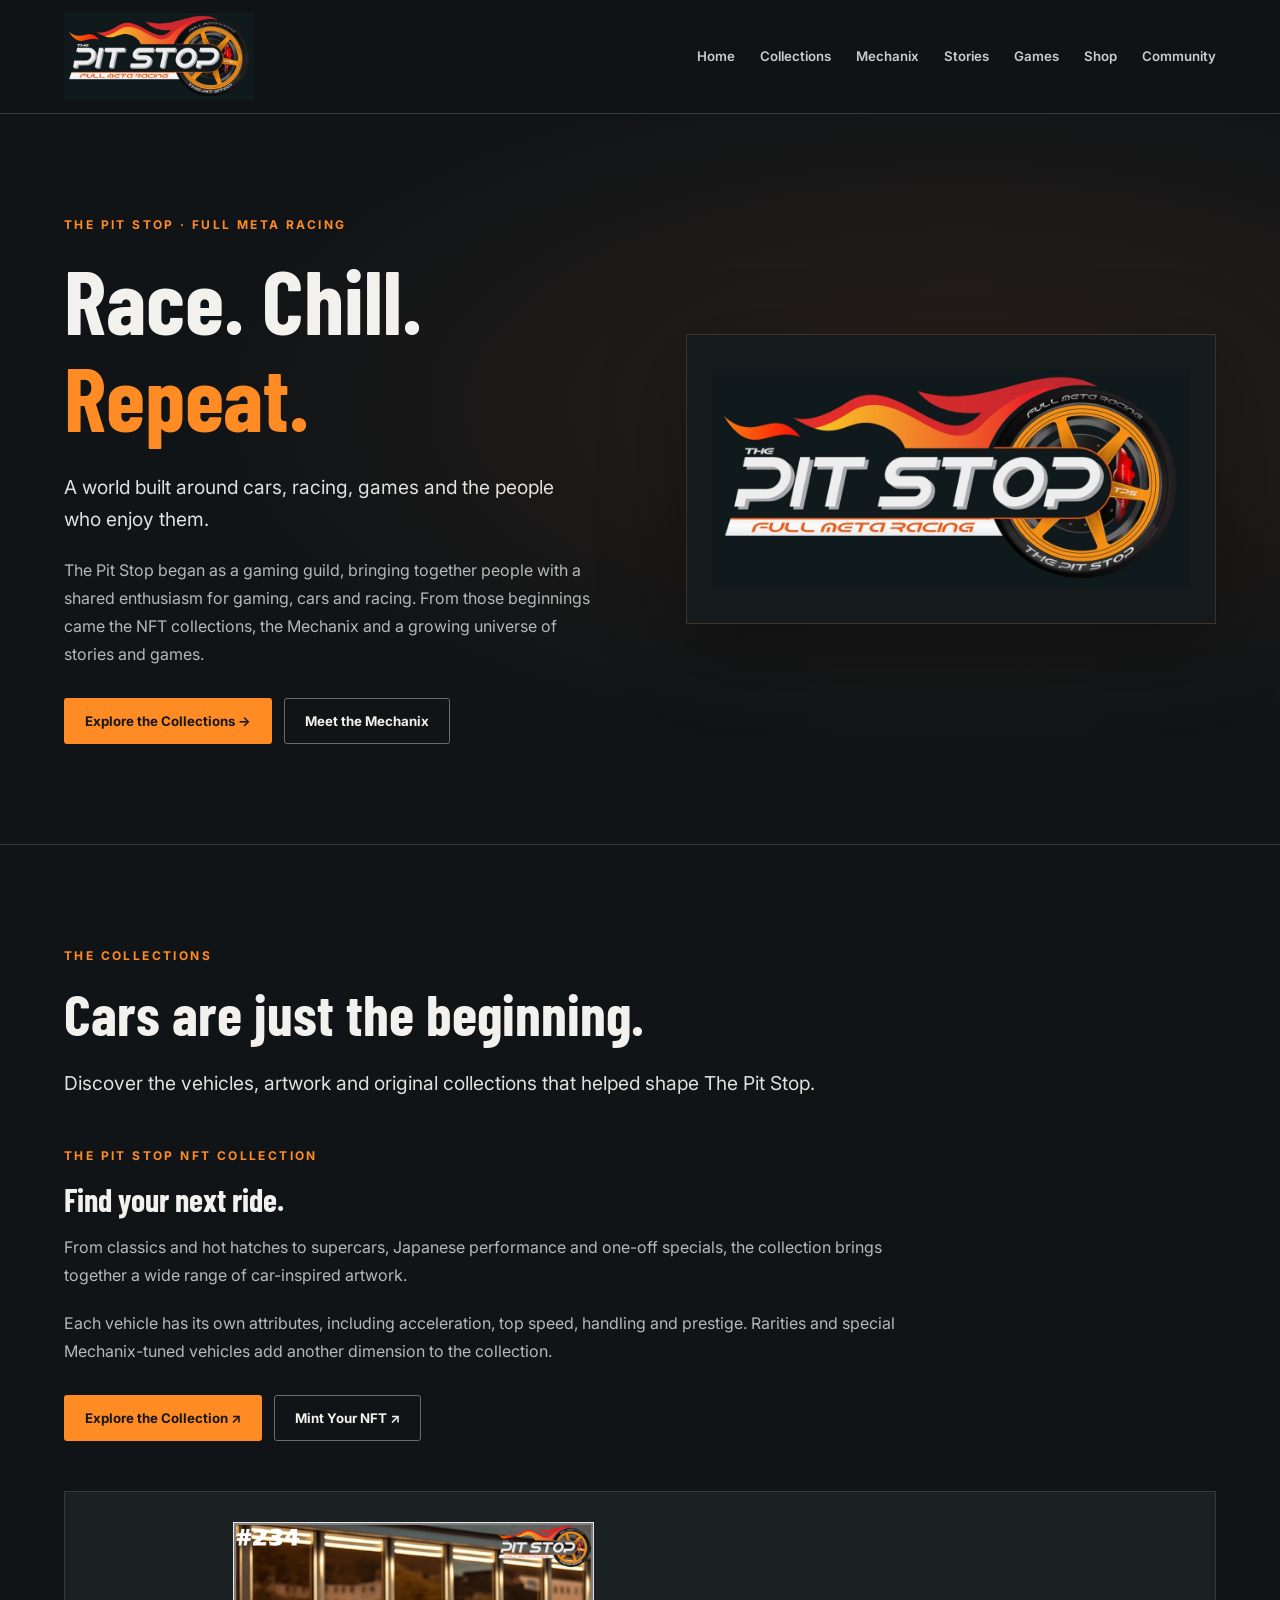
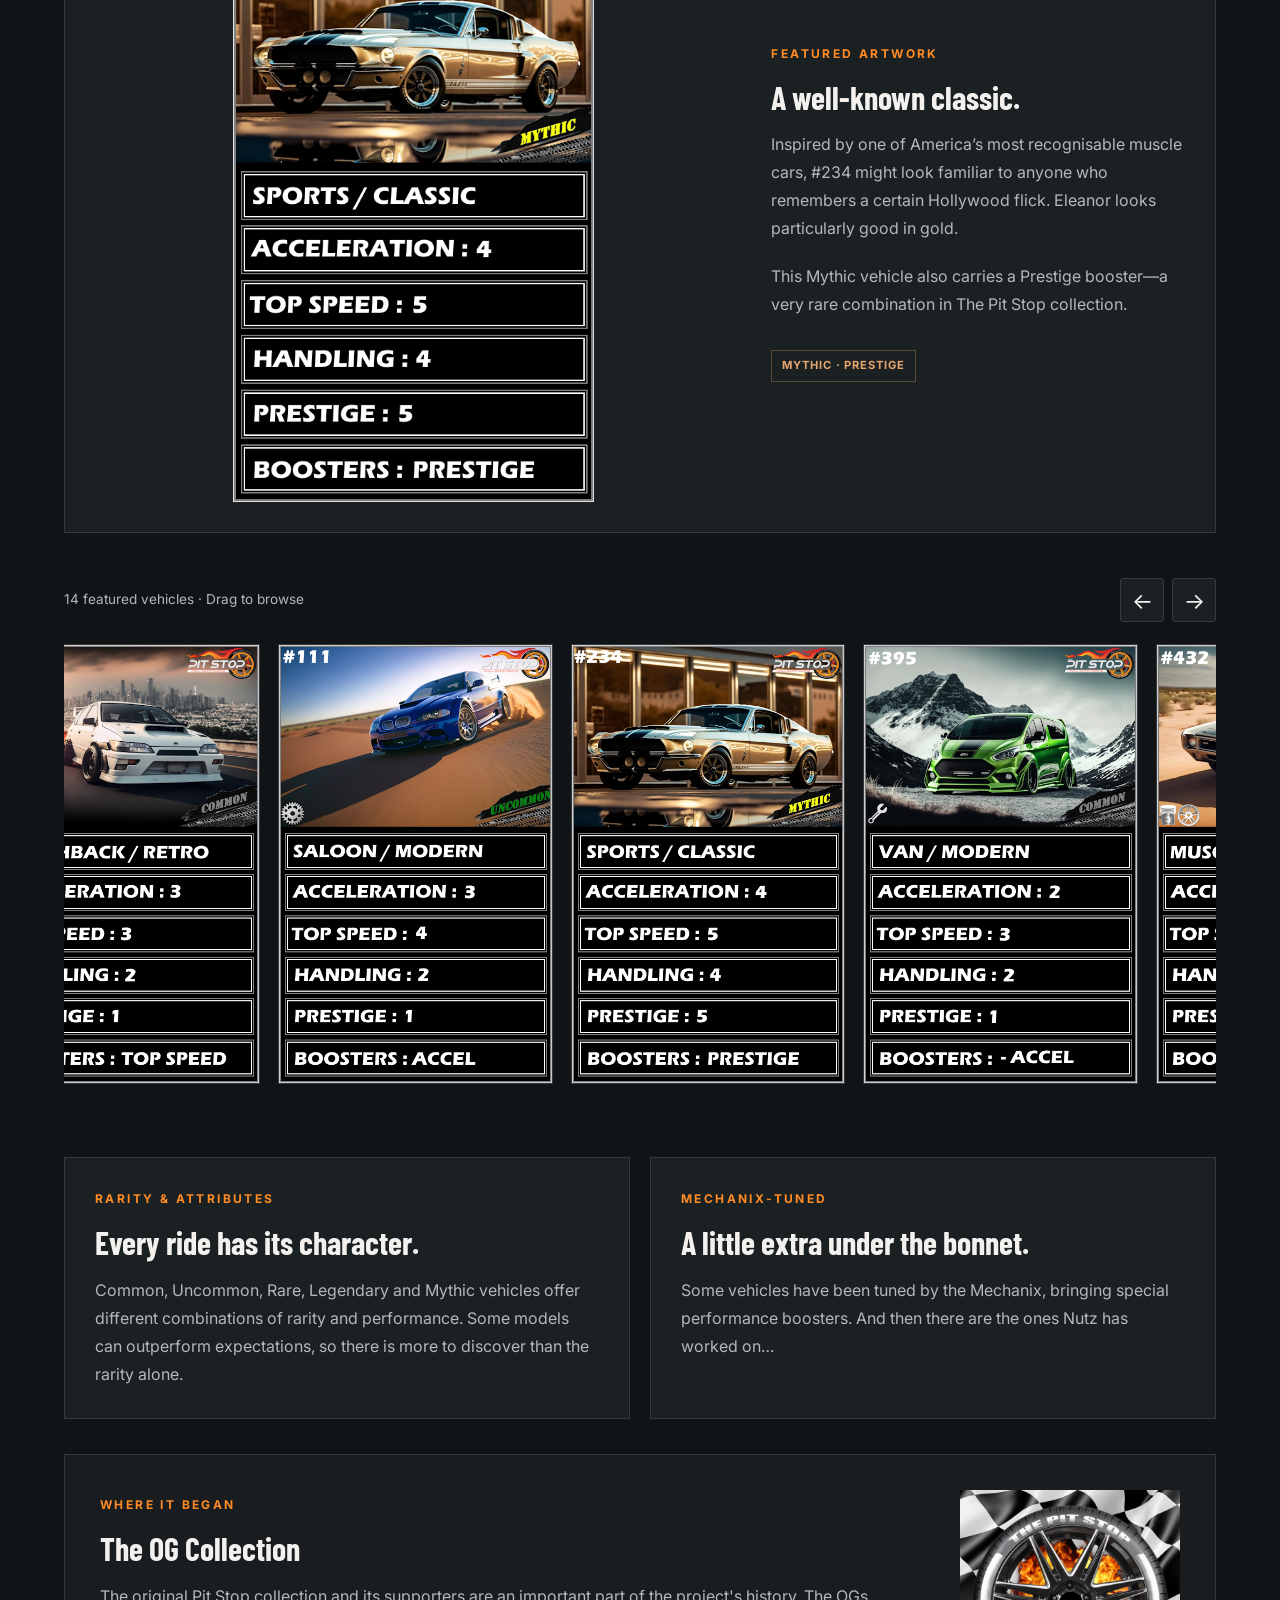
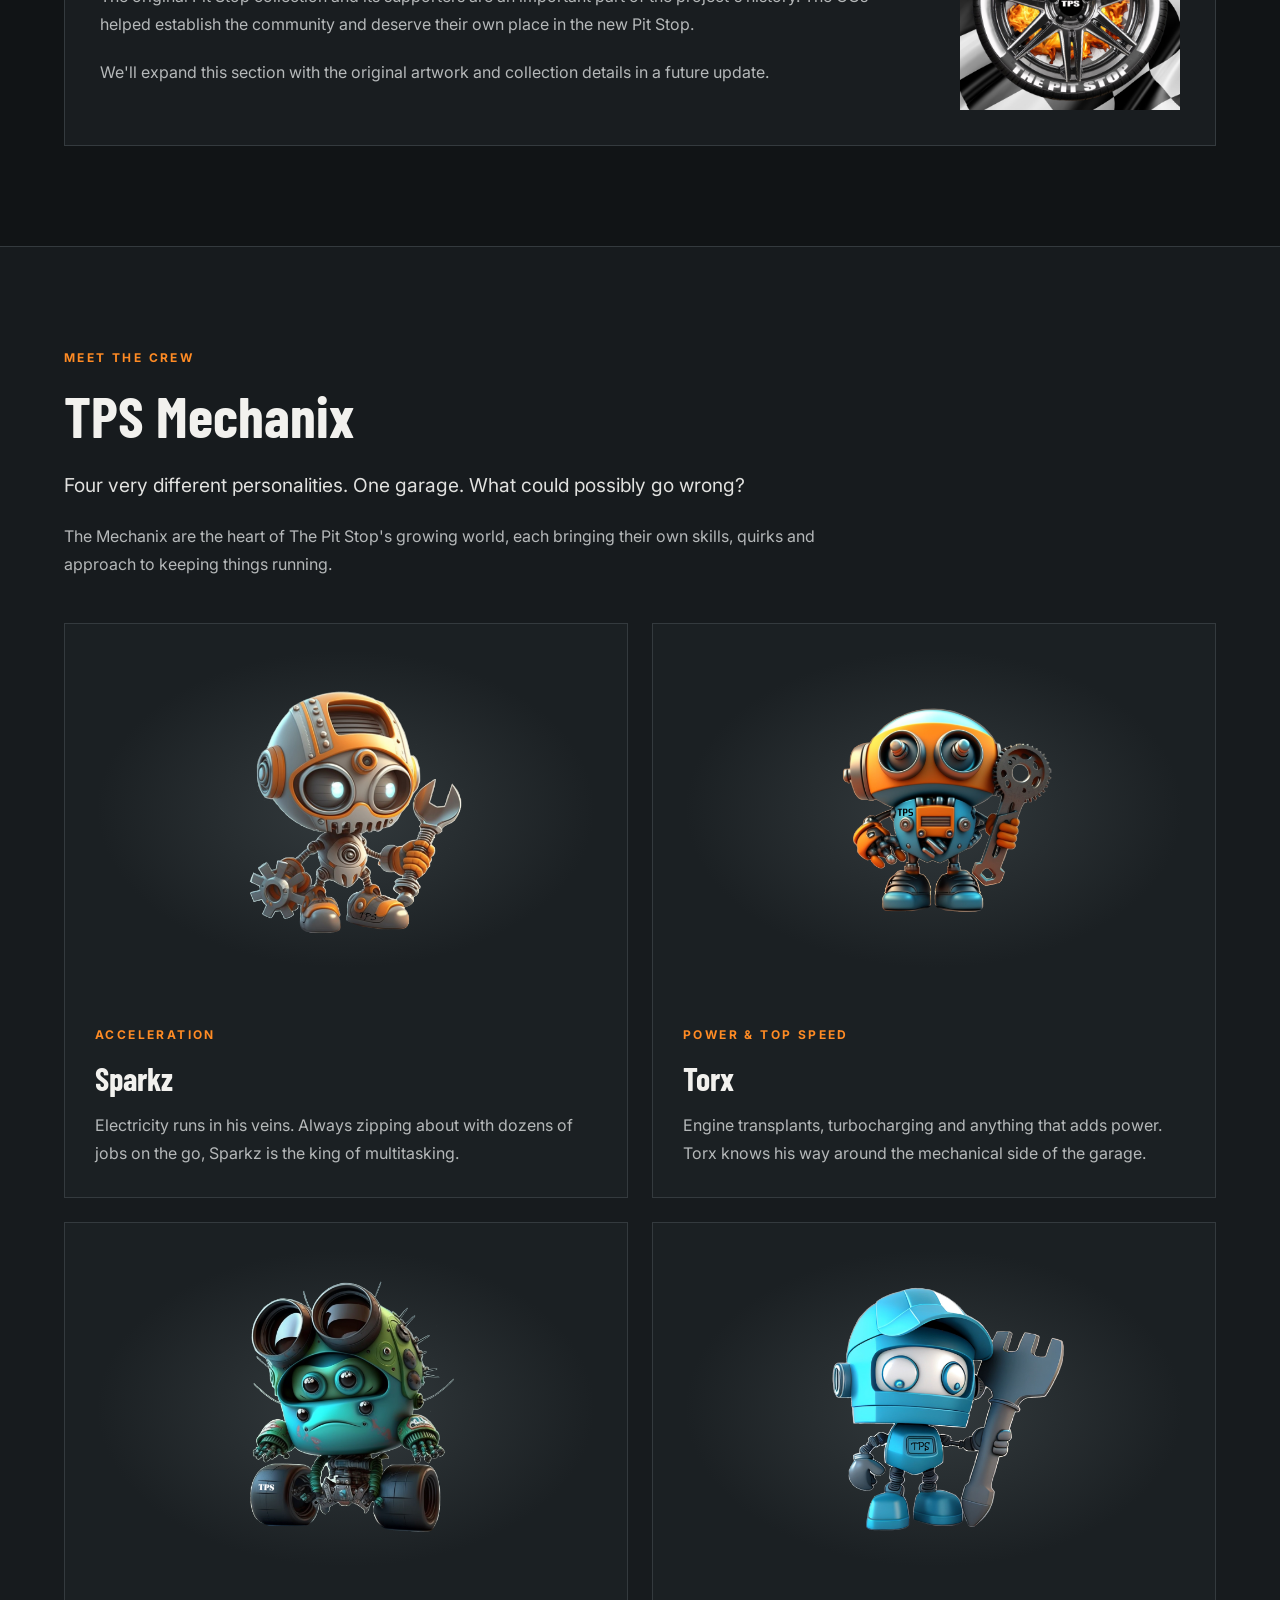
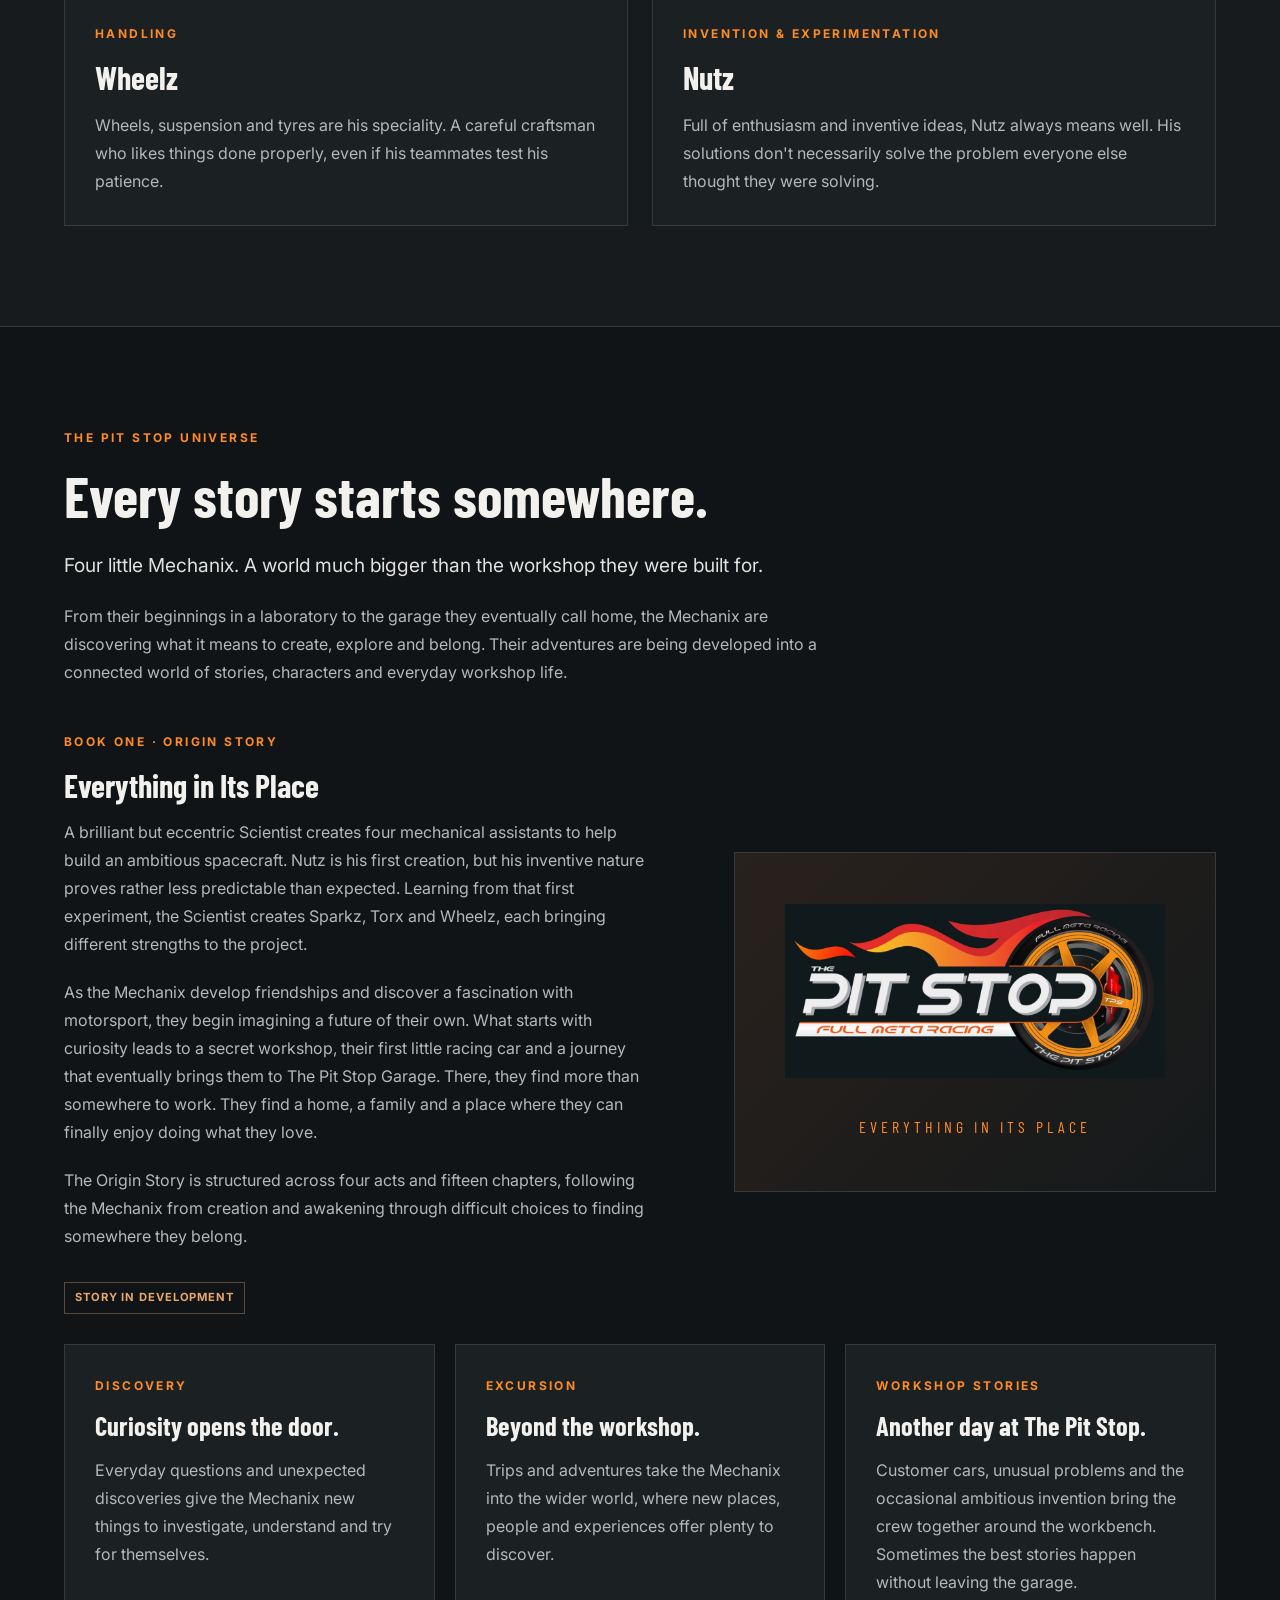
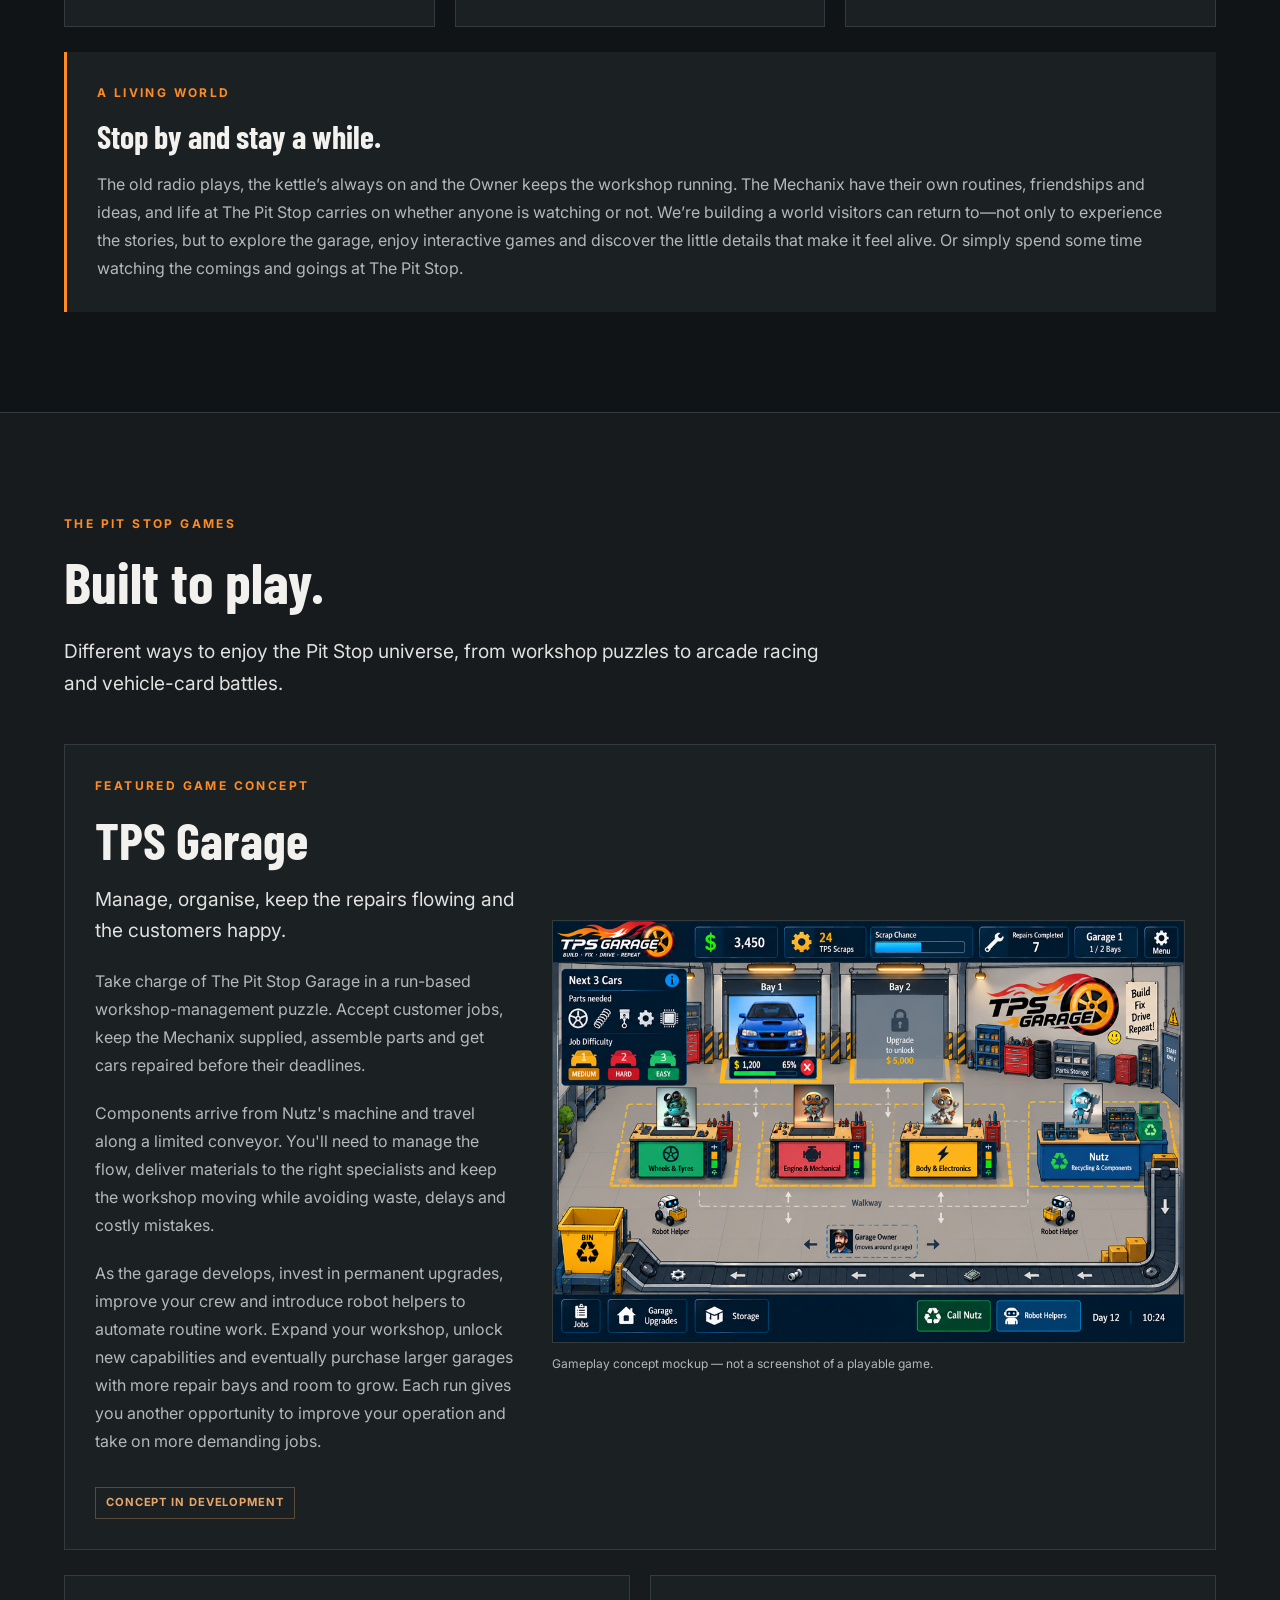
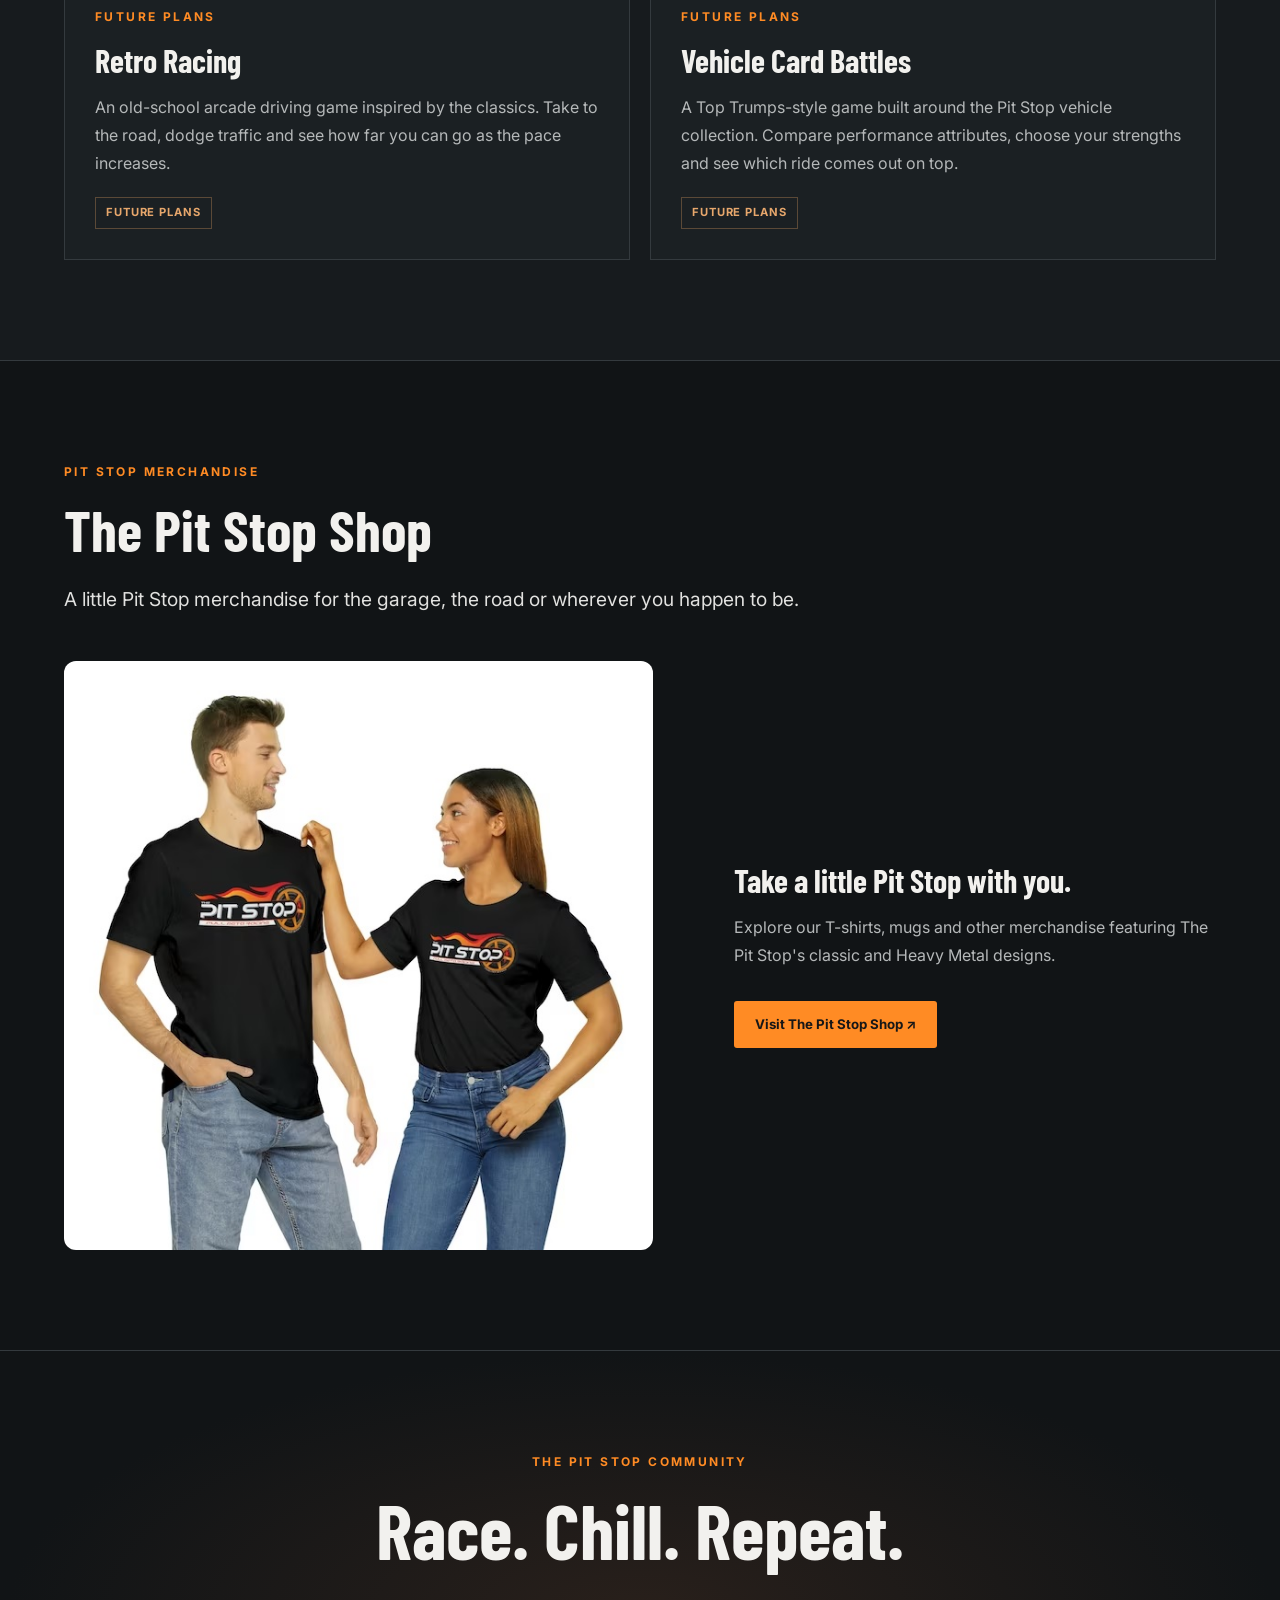
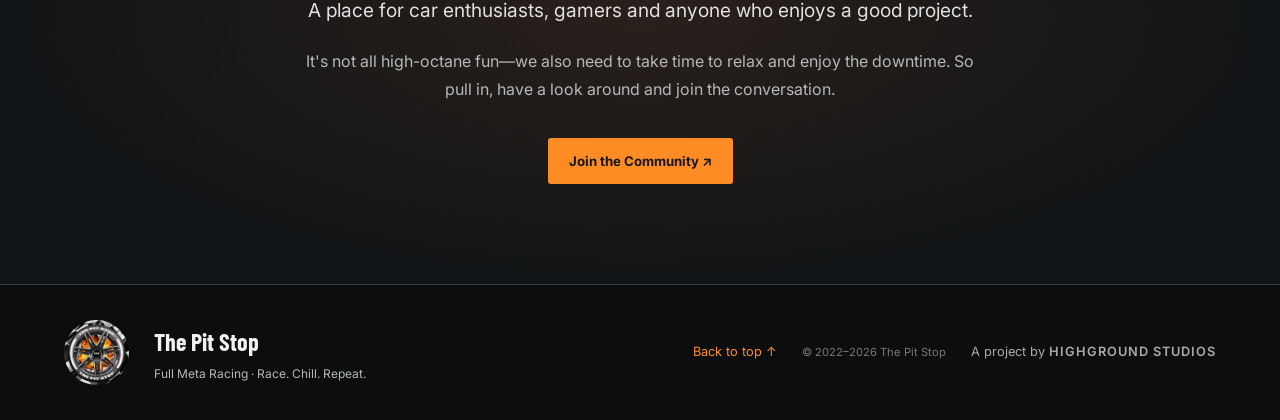
==== index.html @ 35b7ca58 "Initial Pit Stop website" ====
<!DOCTYPE html>

<html lang="en">
<head>
<meta charset="utf-8"/>
<meta content="width=device-width,initial-scale=1" name="viewport"/>
<title>
   The Pit Stop | Race. Chill. Repeat.
  </title>
<link href="styles.css" rel="stylesheet"/>
<link href="assets/images/favicon.png" rel="icon" type="image/png"/>
</head>
<body>
<header>
<a href="#home">
<img alt="The Pit Stop" src="assets/images/main-banner.jpg"/>
</a>
<button aria-expanded="false" id="menu">
    Menu ☰
   </button>
<nav id="nav">
<a href="#home">
     Home
    </a>
<a href="#collection">
     Collections
    </a>
<a href="#mechanix">
     Mechanix
    </a>
<a href="#stories">
     Stories
    </a>
<a href="#games">
     Games
    </a>
<a href="#shop">Shop</a>
    <a href="#community">
     Community
    </a>
</nav>
</header>
<main>
<section class="hero" id="home">
<div>
<p class="eyebrow">
      THE PIT STOP · FULL META RACING
     </p>
<h1>
      Race. Chill.
      <br/>
<em>
       Repeat.
      </em>
</h1>
<p class="lead">
      A world built around cars, racing, games and the people who enjoy them.
     </p>
<p>
      The Pit Stop began as a gaming guild, bringing together people with a shared enthusiasm for gaming, cars and racing. From those beginnings came the NFT collections, the Mechanix and a growing universe of stories and games.
     </p>
<div class="actions">
<a class="button primary" href="#collection">
       Explore the Collections →
      </a>
<a class="button secondary" href="#mechanix">
       Meet the Mechanix
      </a>
</div>
</div>
<div class="hero-art">
<img alt="The Pit Stop Full Meta Racing" src="assets/images/main-banner.jpg"/>
</div>
</section>
<section id="collection">
<div class="heading">
<p class="eyebrow">
      THE COLLECTIONS
     </p>
<h2>
      Cars are just the beginning.
     </h2>
<p class="lead">
      Discover the vehicles, artwork and original collections that helped shape The Pit Stop.
     </p>
</div>
<div class="feature collection-intro">
<div>
<p class="eyebrow">
       THE PIT STOP NFT COLLECTION
      </p>
<h3>
       Find your next ride.
      </h3>
<p>
       From classics and hot hatches to supercars, Japanese performance and one-off specials, the collection brings together a wide range of car-inspired artwork.
      </p>
<p>
       Each vehicle has its own attributes, including acceleration, top speed, handling and prestige. Rarities and special Mechanix-tuned vehicles add another dimension to the collection.
      </p>
<div class="actions">
<a class="button primary" href="https://opensea.io/collection/the-pit-stop-nfts" rel="noopener noreferrer" target="_blank">
        Explore the Collection ↗
       </a>
<a class="button secondary" href="https://launchpad.heymint.xyz/mint/the-pit-stop" rel="noopener noreferrer" target="_blank">
        Mint Your NFT ↗
       </a>
</div>
</div>
</div>
<div class="collection-featured">
<button aria-label="Enlarge featured vehicle" id="featured-card" type="button">
<img alt="Featured Pit Stop vehicle" id="featured-image" src="assets/images/234.png"/>
</button>
<div>
<p class="eyebrow">FEATURED ARTWORK</p>
<h3 id="featured-title">A well-known classic.</h3>
<p id="featured-description">Inspired by one of America’s most recognisable muscle cars, #234 might look familiar to anyone who remembers a certain Hollywood flick. Eleanor looks particularly good in gold.</p>
<p id="featured-attributes">This Mythic vehicle also carries a Prestige booster—a very rare combination in The Pit Stop collection.</p>
<span class="status">Mythic · Prestige</span>
</div>
</div>
<div aria-label="Featured Pit Stop vehicle artwork" class="carousel">
<div class="carousel-controls">
<p class="carousel-count">
<span id="card-count">
        14
       </span>
       featured vehicles · Drag to browse
      </p>
<div class="carousel-buttons">
<button aria-label="Previous vehicles" id="cards-prev" title="Click to move, hold to scroll" type="button">
        ←
       </button>
<button aria-label="Next vehicles" id="cards-next" title="Click to move, hold to scroll" type="button">
        →
       </button>
</div>
</div>
<div aria-label="Vehicle gallery" class="carousel-track" id="collection-cards" tabindex="0">
</div>
</div>
<dialog aria-label="Vehicle artwork" class="card-dialog" id="card-dialog">
<button aria-label="Close artwork" class="dialog-close" type="button">
      ×
     </button>
<img alt="" id="card-dialog-image"/>
<p id="card-dialog-caption">
</p>
</dialog>
<div class="info-grid">
<article class="panel">
<p class="eyebrow">
       RARITY &amp; ATTRIBUTES
      </p>
<h3>
       Every ride has its character.
      </h3>
<p>
       Common, Uncommon, Rare, Legendary and Mythic vehicles offer different combinations of rarity and performance. Some models can outperform expectations, so there is more to discover than the rarity alone.
      </p>
</article>
<article class="panel">
<p class="eyebrow">
       MECHANIX-TUNED
      </p>
<h3>
       A little extra under the bonnet.
      </h3>
<p>
       Some vehicles have been tuned by the Mechanix, bringing special performance boosters. And then there are the ones Nutz has worked on…
      </p>
</article>
</div>
<div class="og">
<div>
<p class="eyebrow">
       WHERE IT BEGAN
      </p>
<h3>
       The OG Collection
      </h3>
<p>
       The original Pit Stop collection and its supporters are an important part of the project's history. The OGs helped establish the community and deserve their own place in the new Pit Stop.
      </p>
<p>
       We'll expand this section with the original artwork and collection details in a future update.
      </p>
</div>
<img alt="The Pit Stop alternative wheel logo" src="assets/images/alt-logo.jpg"/>
</div>
</section>
<section class="dark" id="mechanix">
<div class="heading">
<p class="eyebrow">
      MEET THE CREW
     </p>
<h2>
      TPS Mechanix
     </h2>
<p class="lead">
      Four very different personalities. One garage. What could possibly go wrong?
     </p>
<p>
      The Mechanix are the heart of The Pit Stop's growing world, each bringing their own skills, quirks and approach to keeping things running.
     </p>
</div>
<div class="crew">
<article>
<div aria-label="Sparkz: Time to get moving!" class="crew-portrait" tabindex="0">
<img alt="Sparkz" src="assets/images/sparkz.png"/>
<span class="crew-bubble">Time to get moving!</span>
</div>
<div>
<p class="eyebrow">
        ACCELERATION
       </p>
<h3>
        Sparkz
       </h3>
<p>
        Electricity runs in his veins. Always zipping about with dozens of jobs on the go, Sparkz is the king of multitasking.
       </p>
</div>
</article>
<article>
<div aria-label="Torx: What does the evidence tell us?" class="crew-portrait" tabindex="0">
<img alt="Torx" src="assets/images/torx.png"/>
<span class="crew-bubble">What does the evidence tell us?</span>
</div>
<div>
<p class="eyebrow">
        POWER &amp; TOP SPEED
       </p>
<h3>
        Torx
       </h3>
<p>
        Engine transplants, turbocharging and anything that adds power. Torx knows his way around the mechanical side of the garage.
       </p>
</div>
</article>
<article>
<div aria-label="Wheelz: One last check... just to be sure." class="crew-portrait" tabindex="0">
<img alt="Wheelz" src="assets/images/wheelz.png"/>
<span class="crew-bubble">One last check... just to be sure.</span>
</div>
<div>
<p class="eyebrow">
        HANDLING
       </p>
<h3>
        Wheelz
       </h3>
<p>
        Wheels, suspension and tyres are his speciality. A careful craftsman who likes things done properly, even if his teammates test his patience.
       </p>
</div>
</article>
<article>
<div aria-label="Nutz: What if...? I've got an idea!" class="crew-portrait" tabindex="0">
<img alt="Nutz" src="assets/images/nutz.png"/>
<span class="crew-bubble">What if...? I've got an idea!</span>
</div>
<div>
<p class="eyebrow">
        INVENTION &amp; EXPERIMENTATION
       </p>
<h3>
        Nutz
       </h3>
<p>
        Full of enthusiasm and inventive ideas, Nutz always means well. His solutions don't necessarily solve the problem everyone else thought they were solving.
       </p>
</div>
</article>
</div>
</section>
<section id="stories">
<div class="heading">
<p class="eyebrow">THE PIT STOP UNIVERSE</p>
<h2>Every story starts somewhere.</h2>
<p class="lead">Four little Mechanix. A world much bigger than the workshop they were built for.</p>
<p>From their beginnings in a laboratory to the garage they eventually call home, the Mechanix are discovering what it means to create, explore and belong. Their adventures are being developed into a connected world of stories, characters and everyday workshop life.</p>
</div>
<div class="story-feature">
<div>
<p class="eyebrow">BOOK ONE · ORIGIN STORY</p>
<h3>Everything in Its Place</h3>
<p>A brilliant but eccentric Scientist creates four mechanical assistants to help build an ambitious spacecraft. Nutz is his first creation, but his inventive nature proves rather less predictable than expected. Learning from that first experiment, the Scientist creates Sparkz, Torx and Wheelz, each bringing different strengths to the project.</p>
<p>As the Mechanix develop friendships and discover a fascination with motorsport, they begin imagining a future of their own. What starts with curiosity leads to a secret workshop, their first little racing car and a journey that eventually brings them to The Pit Stop Garage. There, they find more than somewhere to work. They find a home, a family and a place where they can finally enjoy doing what they love.</p>
<p>The Origin Story is structured across four acts and fifteen chapters, following the Mechanix from creation and awakening through difficult choices to finding somewhere they belong.</p>
<span class="status">Story in development</span>
</div>
<div class="story-art">
<img alt="The Pit Stop" src="assets/images/main-banner.jpg"/>
<span>EVERYTHING IN ITS PLACE</span>
</div>
</div>
<div class="story-grid">
<article class="panel">
<p class="eyebrow">DISCOVERY</p>
<h3>Curiosity opens the door.</h3>
<p>Everyday questions and unexpected discoveries give the Mechanix new things to investigate, understand and try for themselves.</p>
</article>
<article class="panel">
<p class="eyebrow">EXCURSION</p>
<h3>Beyond the workshop.</h3>
<p>Trips and adventures take the Mechanix into the wider world, where new places, people and experiences offer plenty to discover.</p>
</article>
<article class="panel">
<p class="eyebrow">WORKSHOP STORIES</p>
<h3>Another day at The Pit Stop.</h3>
<p>Customer cars, unusual problems and the occasional ambitious invention bring the crew together around the workbench. Sometimes the best stories happen without leaving the garage.</p>
</article>
</div>
<div class="story-note">
<p class="eyebrow">A LIVING WORLD</p>
<h3>Stop by and stay a while.</h3>
<p>The old radio plays, the kettle’s always on and the Owner keeps the workshop running. The Mechanix have their own routines, friendships and ideas, and life at The Pit Stop carries on whether anyone is watching or not. We’re building a world visitors can return to—not only to experience the stories, but to explore the garage, enjoy interactive games and discover the little details that make it feel alive. Or simply spend some time watching the comings and goings at The Pit Stop.</p>
</div>
</section>
<section class="dark" id="games">
<div class="heading">
<p class="eyebrow">
      THE PIT STOP GAMES
     </p>
<h2>
      Built to play.
     </h2>
<p class="lead">
      Different ways to enjoy the Pit Stop universe, from workshop puzzles to arcade racing and vehicle-card battles.
     </p>
</div>
<article class="garage-feature panel">
<div class="garage-copy">
<p class="eyebrow">FEATURED GAME CONCEPT</p>
<h3>TPS Garage</h3>
<p class="lead">Manage, organise, keep the repairs flowing and the customers happy.</p>
<p>Take charge of The Pit Stop Garage in a run-based workshop-management puzzle. Accept customer jobs, keep the Mechanix supplied, assemble parts and get cars repaired before their deadlines.</p>
<p>Components arrive from Nutz's machine and travel along a limited conveyor. You'll need to manage the flow, deliver materials to the right specialists and keep the workshop moving while avoiding waste, delays and costly mistakes.</p>
<p>As the garage develops, invest in permanent upgrades, improve your crew and introduce robot helpers to automate routine work. Expand your workshop, unlock new capabilities and eventually purchase larger garages with more repair bays and room to grow. Each run gives you another opportunity to improve your operation and take on more demanding jobs.</p>
<span class="status">Concept in development</span>
</div>
<figure class="garage-art">
<img alt="TPS Garage gameplay concept showing repair bays, Mechanix workstations, conveyor and robot helpers" loading="lazy" src="assets/images/tps-garage-mockup.png"/>
<figcaption>Gameplay concept mockup — not a screenshot of a playable game.</figcaption>
</figure>
</article>
<div class="games">
<article class="panel">
<p class="eyebrow">FUTURE PLANS</p>
<h3>Retro Racing</h3>
<p>An old-school arcade driving game inspired by the classics. Take to the road, dodge traffic and see how far you can go as the pace increases.</p>
<span class="status">Future plans</span>
</article>
<article class="panel">
<p class="eyebrow">FUTURE PLANS</p>
<h3>Vehicle Card Battles</h3>
<p>A Top Trumps-style game built around the Pit Stop vehicle collection. Compare performance attributes, choose your strengths and see which ride comes out on top.</p>
<span class="status">Future plans</span>
</article>
</div>
</section>
<section class="shop-section" id="shop">
<div class="heading">
<p class="eyebrow">PIT STOP MERCHANDISE</p>
<h2>The Pit Stop Shop</h2>
<p class="lead">A little Pit Stop merchandise for the garage, the road or wherever you happen to be.</p>
</div>
<div class="shop-feature">
<div class="shop-art">
<img alt="The Pit Stop branded T-shirts" loading="lazy" src="assets/images/tshirts.jpg"/>
</div>
<div class="shop-copy">
<h3>Take a little Pit Stop with you.</h3>
<p>Explore our T-shirts, mugs and other merchandise featuring The Pit Stop's classic and Heavy Metal designs.</p>
<a class="button primary" href="https://pit-stop-shop.printify.me/products" rel="noopener noreferrer" target="_blank">Visit The Pit Stop Shop ↗</a>
</div>
</div>
</section><section class="community" id="community">
<p class="eyebrow">
     THE PIT STOP COMMUNITY
    </p>
<h2>
     Race. Chill. Repeat.
    </h2>
<p class="lead">
     A place for car enthusiasts, gamers and anyone who enjoys a good project.
    </p>
<p>
     It's not all high-octane fun—we also need to take time to relax and enjoy the downtime. So pull in, have a look around and join the conversation.
    </p>
<a class="button primary" href="https://t.me/the_pit_stop" rel="noopener noreferrer" target="_blank">
     Join the Community ↗
    </a>
</section>
</main>
<footer>
<img alt="The Pit Stop" src="assets/images/alt-logo.jpg"/>
<div>
<strong>
     The Pit Stop
    </strong>
<p>
     Full Meta Racing · Race. Chill. Repeat.
    </p>
</div>
<a href="#home">
    Back to top ↑
   </a>
<small>
    ©
    2022–<span id="year">
</span>
    The Pit Stop
   </small>

<div class="studio-credit">
  A project by
  <a href="https://highgroundstudios.net/" target="_blank" rel="noopener noreferrer">
    HIGHGROUND STUDIOS
  </a>
</div>   
</footer>
<script defer="" src="collection.js">
</script>
<script defer="" src="site.js">
</script>
</body>
</html>
---- styles.css ----
@import url('https://fonts.googleapis.com/css2?family=Barlow+Condensed:wght@500;600;700;800&family=Inter:wght@400;500;600;700&display=swap');
:root {
    --bg:#111416;
    --surface:#1b2023;
    --text:#f2f1ee;
    --muted:#b5b8b9;
    --orange:#ff8b24;
    --line:#343a3e;
    --max:1180px
}



* {
    box-sizing:border-box
}



html {
    scroll-behavior:smooth;
    scroll-padding-top:95px
}



body {
    margin:0;
    background:var(--bg);
    color:var(--text);
    font:16px/1.75 Inter,Arial,sans-serif
}



img {
    max-width:100%;
    display:block
}



a {
    color:inherit;
    text-decoration:none
}



button {
    font:inherit
}



h1,h2,h3,p {
    margin-top:0
}



h1,h2,h3 {
    font-family:'Barlow Condensed',Impact,sans-serif;
    line-height:1.08
}



h1 {
    font-size:clamp(3.8rem,7vw,7rem);
    margin-bottom:28px
}



h2 {
    font-size:clamp(2.7rem,4.5vw,4.3rem);
    margin-bottom:24px
}



h3 {
    font-size:2rem;
    margin-bottom:16px
}



p {
    color:var(--muted);
    margin-bottom:20px
}



h1 em {
    font-style:normal;
    color:var(--orange)
}



.lead {
    font-size:clamp(1.08rem,1.5vw,1.3rem);
    color:#e1e1df;
    line-height:1.65
}



.eyebrow {
    font-size:.75rem;
    font-weight:700;
    letter-spacing:.2em;
    color:var(--orange);
    text-transform:uppercase;
    margin-bottom:16px
}



header {
    position:sticky;
    top:0;
    z-index:10;
    display:flex;
    align-items:center;
    justify-content:space-between;
    gap:30px;
    padding:13px max(5%,calc((100% - var(--max))/2));
    background:rgba(17,20,22,.97);
    border-bottom:1px solid var(--line)
}



header>a {
    width:190px;
    flex-shrink:0
}



header nav {
    display:flex;
    gap:25px
}



header nav a {
    font-size:.83rem;
    font-weight:600;
    color:#c9cccd;
    white-space:nowrap
}



header nav a:hover {
    color:var(--orange)
}



#menu {
    display:none;
    background:none;
    border:1px solid var(--line);
    color:var(--text);
    padding:8px 12px;
    border-radius:4px
}



main>section {
    padding:100px max(5%,calc((100% - var(--max))/2));
    border-bottom:1px solid var(--line)
}



.dark {
    background:#171b1e
}



.hero {
    min-height:650px;
    display:grid;
    grid-template-columns:1fr 1fr;
    align-items:center;
    gap:8%;
    background:radial-gradient(ellipse at 75% 40%,#29201b,#111416 55%)
}



.hero-art {
    border:1px solid #3d332b;
    background:#151b1c;
    padding:35px 25px;
    box-shadow:0 25px 80px #0005
}



.actions {
    display:flex;
    flex-wrap:wrap;
    gap:12px;
    margin-top:30px
}



.button {
    display:inline-flex;
    align-items:center;
    justify-content:center;
    padding:13px 20px;
    border:1px solid transparent;
    border-radius:3px;
    font-size:.83rem;
    font-weight:700;
    line-height:1.4;
    transition:background .2s,transform .2s
}



.button:hover {
    transform:translateY(-2px)
}



.primary {
    background:var(--orange);
    color:#171717
}



.primary:hover {
    background:#ffac57
}



.secondary {
    border-color:#686b6c
}



.secondary:hover {
    border-color:var(--orange);
    color:var(--orange)
}



.heading {
    max-width:790px;
    margin-bottom:45px
}



.feature {
    display:grid;
    grid-template-columns:1.1fr .9fr;
    align-items:center;
    gap:8%;
    margin-bottom:50px
}



.info-grid {
    display:grid;
    grid-template-columns:repeat(2,minmax(0,1fr));
    gap:20px
}



.panel {
    padding:30px;
    background:var(--surface);
    border:1px solid var(--line)
}



.panel p:last-child {
    margin-bottom:0
}



.og {
    display:grid;
    grid-template-columns:1fr 220px;
    align-items:center;
    gap:40px;
    margin-top:35px;
    padding:35px;
    background:#191d20;
    border:1px solid var(--line)
}



.og img {
    width:100%;
    max-height:220px;
    object-fit:contain
}



.crew {
    display:grid;
    grid-template-columns:repeat(2,minmax(0,1fr));
    gap:24px
}



.crew article {
    background:var(--surface);
    border:1px solid var(--line);
    overflow:hidden
}



.crew img {
    width:100%;
    height:320px;
    object-fit:contain;
    background:radial-gradient(ellipse,#333a3d,#1b2023 70%);
    padding:18px
}



.crew article>div {
    padding:25px 30px 30px
}



.crew article p:last-child {
    margin-bottom:0
}



.story-art {
    min-height:340px;
    background:linear-gradient(135deg,#29211c,#15191b);
    border:1px solid var(--line);
    display:flex;
    flex-direction:column;
    align-items:center;
    justify-content:center;
    gap:35px;
    padding:40px
}



.story-art img {
    max-width:380px
}



.story-art span {
    font-family:'Barlow Condensed',sans-serif;
    letter-spacing:.25em;
    color:var(--orange)
}



.status {
    display:inline-block;
    margin-top:12px;
    padding:5px 10px;
    border:1px solid #5b4937;
    color:#e7a76c;
    font-size:.7rem;
    font-weight:700;
    letter-spacing:.08em;
    text-transform:uppercase
}



.games {
    display:grid;
    grid-template-columns:repeat(3,minmax(0,1fr));
    gap:20px
}



.games .panel {
    display:flex;
    flex-direction:column;
    align-items:flex-start
}



.games .status {
    margin-top:auto
}



.community {
    text-align:center;
    background:radial-gradient(ellipse at center,#29201b,#111416 70%)
}



.community h2 {
    font-size:clamp(3rem,6vw,5.5rem)
}



.community>p:not(.eyebrow) {
    max-width:680px;
    margin-left:auto;
    margin-right:auto
}



.community .button {
    margin-top:15px
}



footer {
    display:flex;
    align-items:center;
    gap:25px;
    padding:35px max(5%,calc((100% - var(--max))/2));
    background:#0b0d0e
}



footer img {
    width:65px;
    height:65px;
    object-fit:cover;
    border-radius:50%
}



footer strong {
    font-family:'Barlow Condensed',sans-serif;
    font-size:1.5rem
}



footer p {
    font-size:.75rem;
    margin:0
}



footer a {
    margin-left:auto;
    font-size:.8rem;
    color:var(--orange)
}



footer small {
    font-size:.7rem;
    color:#777
}



@media(max-width:1000px) {
    header {
    flex-wrap:wrap
}



header nav {
    gap:15px
}



header nav a {
    font-size:.75rem
}



.hero {
    gap:5%
}



main>section {
    padding-top:80px;
    padding-bottom:80px
}



.games {
    grid-template-columns:1fr 1fr
}



.games .panel:last-child {
    grid-column:1/-1
}


}



@media(max-width:700px) {
    html {
    scroll-padding-top:75px
}



header {
    padding:12px 5%;
    flex-wrap:nowrap
}



header>a {
    width:150px
}



#menu {
    display:block
}



header nav {
    display:none;
    position:absolute;
    top:100%;
    left:0;
    right:0;
    background:#171b1e;
    padding:15px 5% 25px;
    border-bottom:1px solid var(--line);
    flex-direction:column;
    align-items:stretch;
    gap:0
}



header nav.open {
    display:flex
}



header nav a {
    font-size:.95rem;
    padding:10px 0
}



main>section {
    padding:65px 6%
}



.hero {
    min-height:0;
    grid-template-columns:1fr;
    gap:40px
}



.hero-art {
    padding:20px
}



.feature {
    grid-template-columns:1fr;
    gap:30px
}



.info-grid,.crew,.games {
    grid-template-columns:1fr
}



.games .panel:last-child {
    grid-column:auto
}



.crew img {
    height:280px
}



.og {
    grid-template-columns:1fr;
    gap:15px
}



.og img {
    max-width:160px
}



.story-art {
    min-height:260px;
    padding:25px
}



.actions {
    flex-direction:column
}



.button {
    width:100%
}



footer {
    flex-wrap:wrap;
    padding:30px 6%
}



footer a {
    margin-left:0
}



footer small {
    width:100%
}


}



@media(prefers-reduced-motion:reduce) {
    html {
    scroll-behavior:auto
}



*,*:before,*:after {
    transition:none!important;
    animation:none!important
}


}




/* Collection carousel */
.collection-intro {
    display: block;
    max-width: 850px;
}



.carousel {
    margin: 35px 0 55px;
}



.carousel-controls {
    display: flex;
    align-items: center;
    justify-content: space-between;
    gap: 20px;
    margin-bottom: 18px;
}



.carousel-count {
    margin: 0;
    font-size: .85rem;
}



.carousel-buttons {
    display: flex;
    gap: 8px;
}



.carousel-buttons button,
.dialog-close {
    cursor: pointer;
    background: var(--surface);
    border: 1px solid var(--line);
    color: var(--text);
    border-radius: 3px;
}



.carousel-buttons button {
    width: 44px;
    height: 44px;
    font-size: 1.4rem;
}



.carousel-buttons button:hover,
.dialog-close:hover {
    border-color: var(--orange);
    color: var(--orange);
}



.carousel-track {
    display: flex;
    gap: 18px;
    overflow-x: auto;
    scroll-snap-type: x mandatory;
    scroll-behavior: smooth;
    scrollbar-width: thin;
    padding: 4px 0 18px;
}



.carousel-card {
    flex: 0 0 calc((100% - 54px) / 4);
    min-width: 0;
    padding: 0;
    border: 1px solid var(--line);
    background: var(--surface);
    cursor: pointer;
    scroll-snap-align: start;
    transition: transform .2s, border-color .2s;
}



.carousel-card:hover {
    transform: translateY(-4px);
    border-color: var(--orange);
}



.carousel-card img {
    width: 100%;
    height: auto;
}



.card-dialog {
    position: fixed;
    max-width: min(92vw, 620px);
    max-height: 92vh;
    padding: 28px;
    border: 1px solid var(--line);
    background: var(--surface);
    color: var(--text);
}



.card-dialog::backdrop {
    background: rgba(0, 0, 0, .85);
}



.card-dialog img {
    max-height: 75vh;
    width: auto;
    margin: auto;
    object-fit: contain;
}



.card-dialog p {
    text-align: center;
    margin: 12px 0 0;
}



.dialog-close {
    position: absolute;
    top: 8px;
    right: 8px;
    width: 34px;
    height: 34px;
    font-size: 1.5rem;
}



@media (max-width: 1000px) {
    .carousel-card {
    flex-basis: calc((100% - 36px) / 3);
}


}



@media (max-width: 700px) {
    .carousel-card {
    flex-basis: calc((100% - 12px) / 2);
}



    .carousel-track {
    gap: 12px;
}



    .card-dialog {
    padding: 20px 12px;
}


}



@media (max-width: 420px) {
    .carousel-card {
    flex-basis: 75%;
}


}



/* =========================================================
   Featured collection and interactive gallery
   ========================================================= */
.collection-featured {
    display: grid;
    grid-template-columns: minmax(0, 1fr) minmax(240px, .65fr);
    align-items: center;
    gap: 40px;
    margin: 35px 0 45px;
    padding: 30px;
    background: var(--surface);
    border: 1px solid var(--line);
}



#featured-card {
    display: block;
    width: 100%;
    padding: 0;
    border: 0;
    background: transparent;
    cursor: zoom-in;
}



#featured-image {
    width: 100%;
    max-height: 580px;
    object-fit: contain;
}



.carousel-track {
    scroll-snap-type: none;
    scroll-behavior: auto;
    cursor: grab;
    user-select: none;
    touch-action: pan-x pan-y;
    overscroll-behavior-x: contain;
}



.carousel-track.is-dragging {
    cursor: grabbing;
}



.carousel-card {
    touch-action: auto;
    user-select: none;
}



.carousel-card img {
    pointer-events: none;
    user-select: none;
    -webkit-user-drag: none;
}



.carousel-buttons button {
    touch-action: none;
    user-select: none;
}



.carousel-buttons button:disabled {
    opacity: .35;
    cursor: default;
}



/* Mechanix speech bubbles */
.crew-portrait {
    position: relative;
    outline-offset: -4px;
}



.crew-portrait:focus-visible {
    outline: 2px solid var(--orange);
}



.crew-portrait img {
    transition: transform .25s ease;
}



.crew-portrait:hover img,
.crew-portrait:focus img {
    transform: scale(1.035);
}



.crew-bubble {
    position: absolute;
    left: 50%;
    top: 12px;
    bottom: auto;
    width: max-content;
    max-width: calc(100% - 36px);
    padding: 10px 15px;
    background: #f2f1ee;
    color: #171717;
    border-radius: 8px;
    font-size: .85rem;
    font-weight: 600;
    line-height: 1.4;
    text-align: center;
    box-shadow: 0 5px 20px #0006;
    opacity: 0;
    visibility: hidden;
    transform: translate(-50%, 8px);
    transition: opacity .2s, transform .2s, visibility .2s;
    pointer-events: none;
}



.crew-bubble::after {
    content: "";
    position: absolute;
    top: 100%;
    left: 50%;
    transform: translateX(-50%);
    border: 7px solid transparent;
    border-top-color: #f2f1ee;
}



.crew-portrait:hover .crew-bubble,
.crew-portrait:focus .crew-bubble {
    opacity: 1;
    visibility: visible;
    transform: translate(-50%, 0);
}



/* Stories */
.story-feature {
    display: grid;
    grid-template-columns: 1.1fr .9fr;
    align-items: center;
    gap: 7%;
    margin-bottom: 30px;
}



.story-grid {
    display: grid;
    grid-template-columns: repeat(3, minmax(0, 1fr));
    gap: 20px;
}



.story-grid h3 {
    font-size: 1.65rem;
}



.story-note {
    margin-top: 25px;
    padding: 30px;
    border-left: 3px solid var(--orange);
    background: var(--surface);
}



.story-note p:last-child {
    margin-bottom: 0;
}



/* Games */
.garage-feature {
    display: grid;
    grid-template-columns: minmax(0, .8fr) minmax(0, 1.2fr);
    align-items: center;
    gap: 35px;
    margin-bottom: 25px;
}



.garage-feature h3 {
    font-size: clamp(2.5rem, 4vw, 4rem);
}



.garage-art {
    margin: 0;
}



.garage-art img {
    width: 100%;
    border: 1px solid var(--line);
}



.garage-art figcaption {
    margin-top: 10px;
    color: var(--muted);
    font-size: .75rem;
}



.games {
    grid-template-columns: repeat(2, minmax(0, 1fr));
}



.games .panel:last-child {
    grid-column: auto;
}



@media (max-width: 900px) {
    .collection-featured,
    .story-feature,
    .garage-feature {
    grid-template-columns: 1fr;
}



    .story-grid {
    grid-template-columns: 1fr;
}


}



@media (max-width: 700px) {
    .collection-featured {
    padding: 18px;
    gap: 20px;
}



    .garage-feature {
    padding: 20px;
}



    .games {
    grid-template-columns: 1fr;
}



    .story-note {
    padding: 22px;
}


}



@media (prefers-reduced-motion: reduce) {
    .crew-portrait img,
    .crew-bubble {
    transition: none;
}


}



/* Mechanix dialogue: anchored above the portrait, not at its feet. */
.crew-portrait {
    position: relative;
    overflow: visible;
}
.crew-portrait .crew-bubble {
    top: 12px;
    bottom: auto;
    z-index: 5;
}
.crew-portrait .crew-bubble::after {
    top: 100%;
    bottom: auto;
}
.crew article {
    overflow: visible;
}

/* Shop */
.shop-feature {
    display: grid;
    grid-template-columns: 1.1fr .9fr;
    align-items: center;
    gap: 7%;
    margin-top: 36px;
}
.shop-art img {
    display: block;
    width: 100%;
    height: auto;
    border-radius: 12px;
}
.shop-copy h3 {
    margin-top: 0;
}
.shop-copy .button {
    margin-top: 12px;
}
@media (max-width: 700px) {
    .shop-feature {
        grid-template-columns: 1fr;
        gap: 24px;
    }
}

.studio-credit {
    text-align: center;
    font-size: 0.8rem;
    color: #aaa;
}

.studio-credit a {
    color: inherit;
    text-decoration: none;
    font-weight: 600;
    letter-spacing: 0.08em;
}

.studio-credit a:hover {
    color: var(--orange);
}
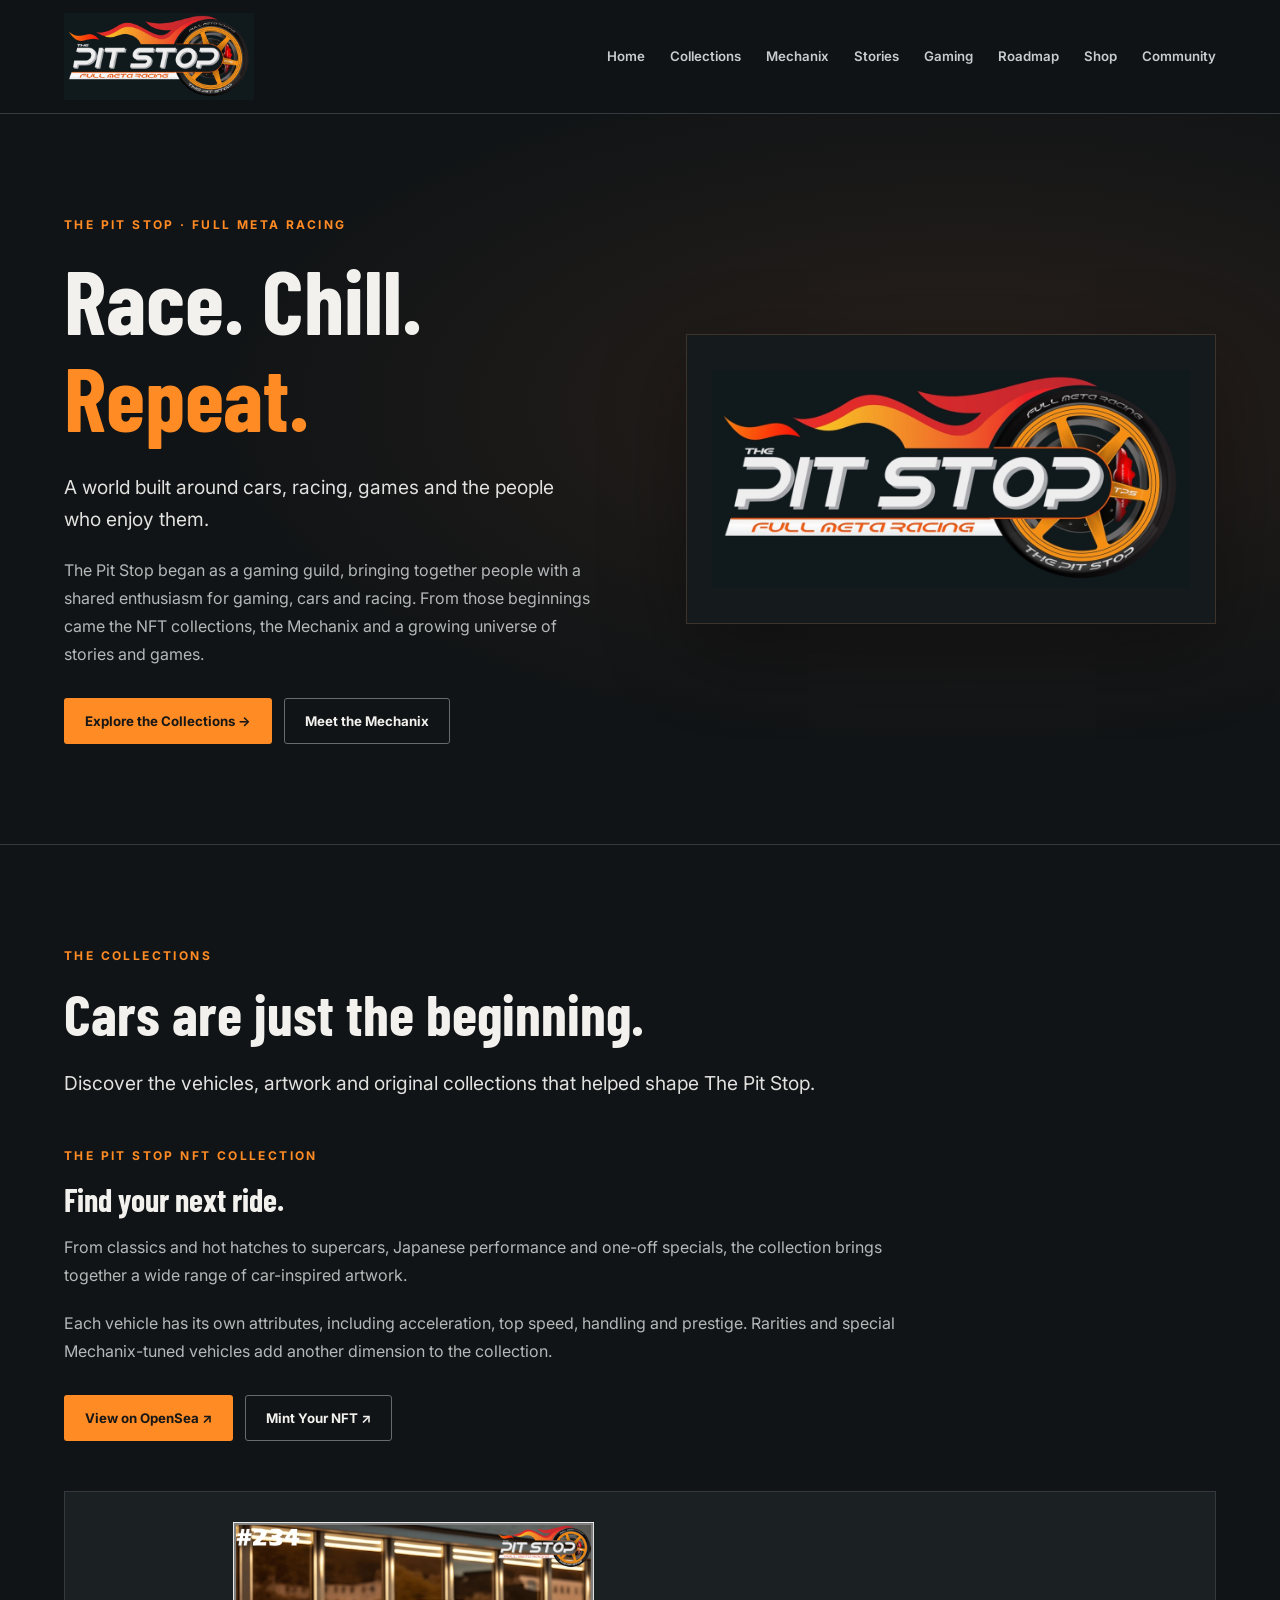
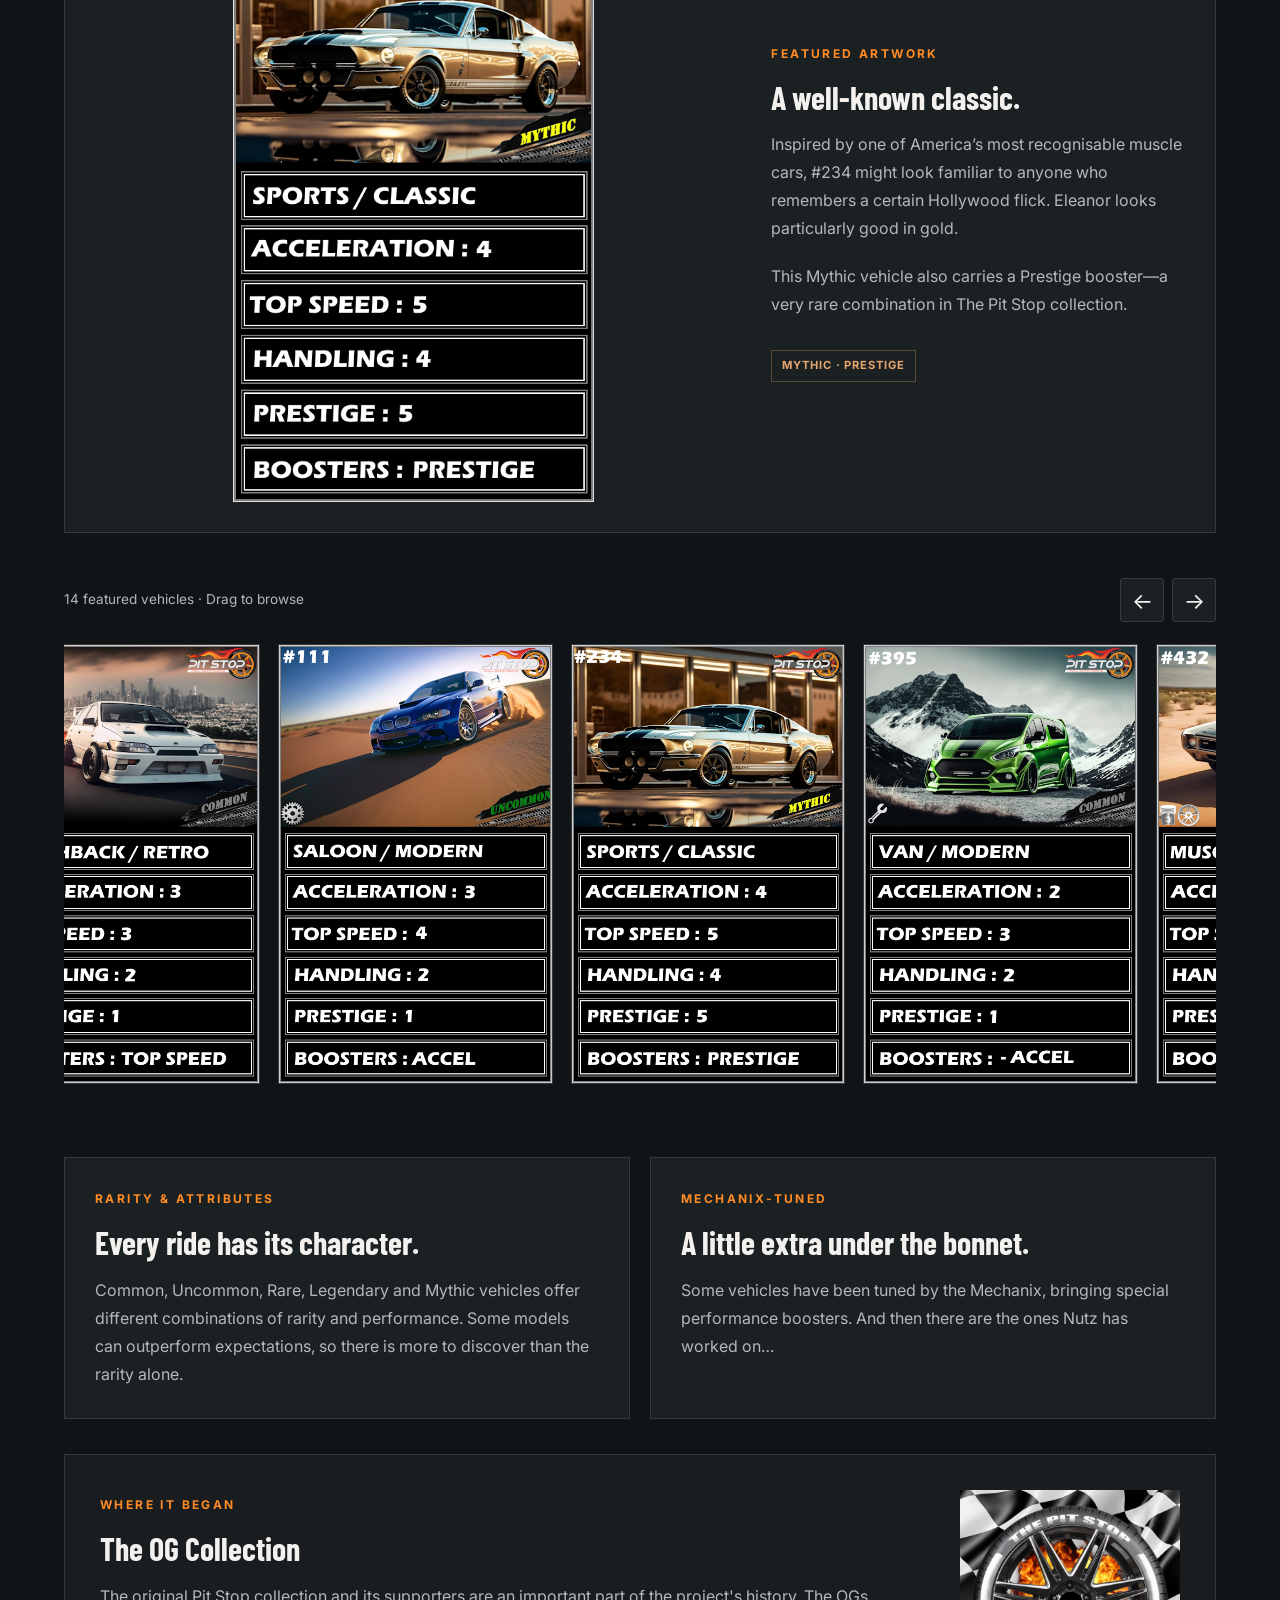
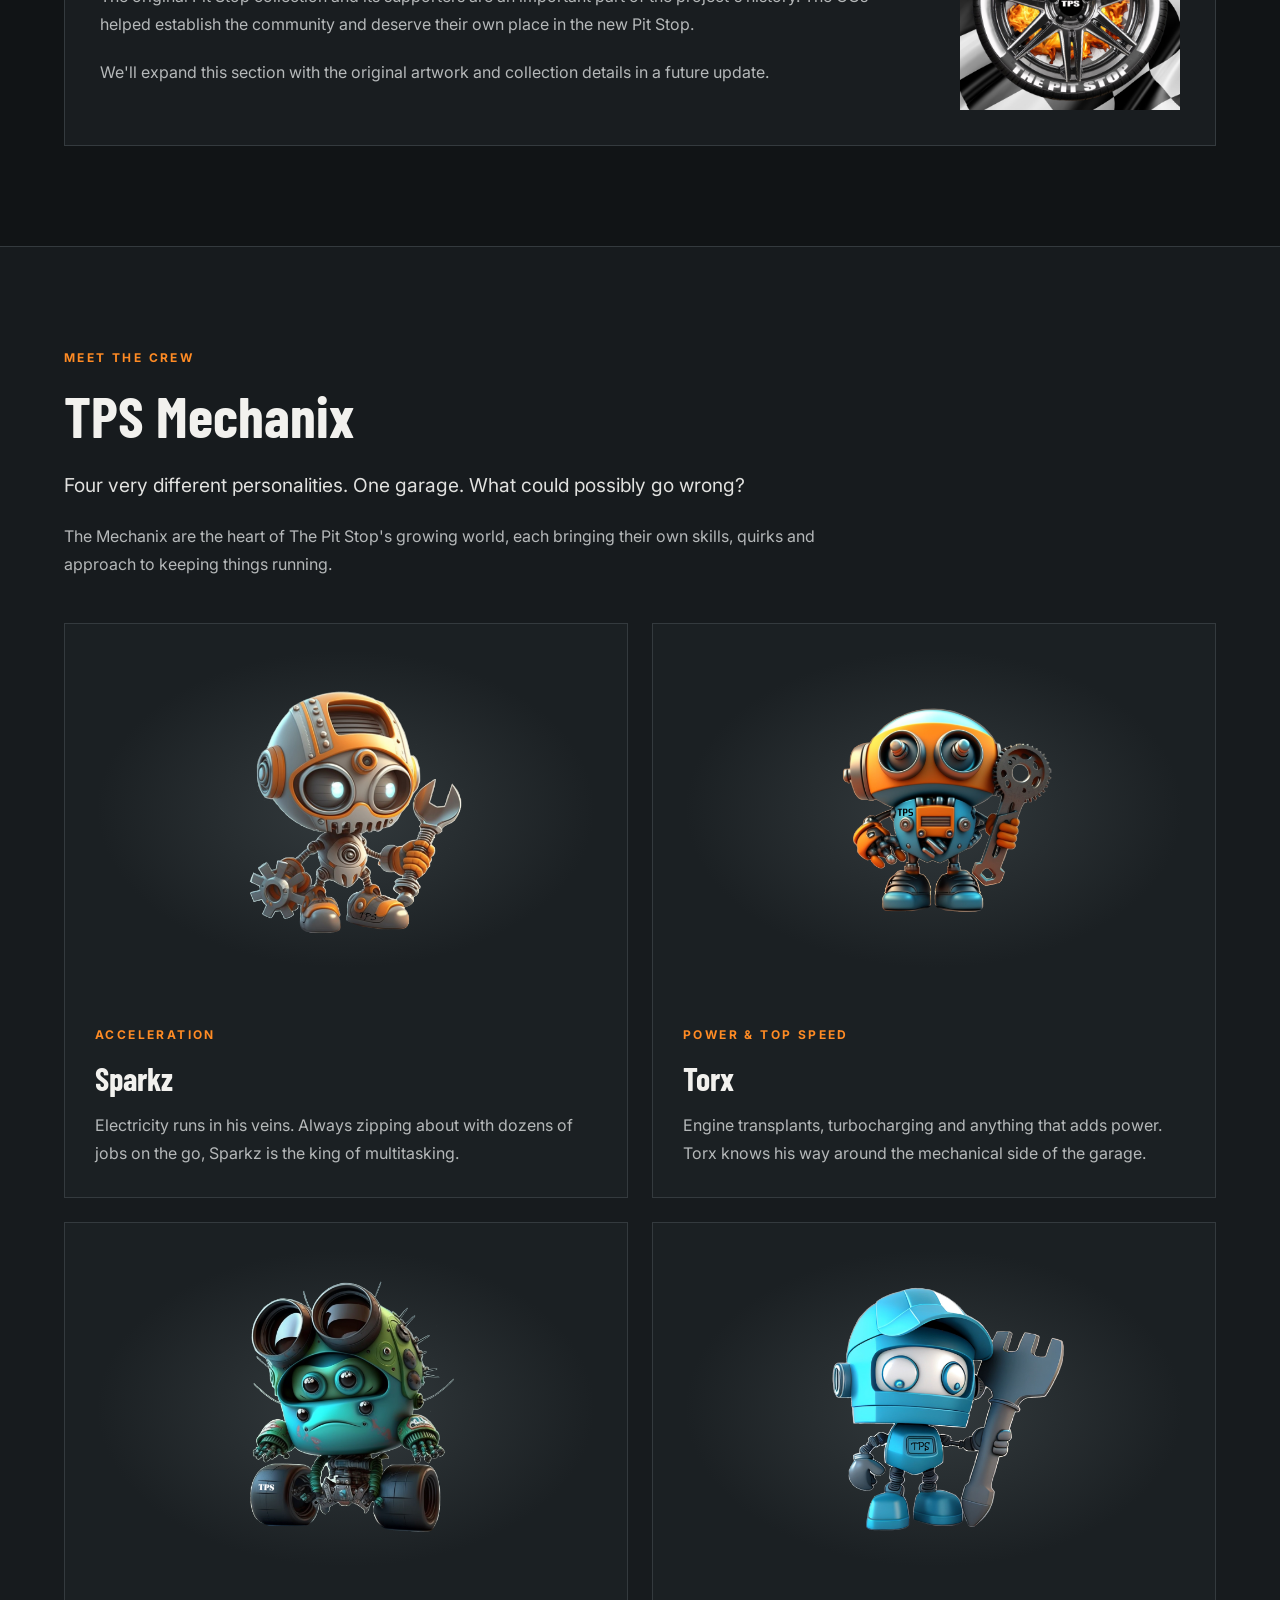
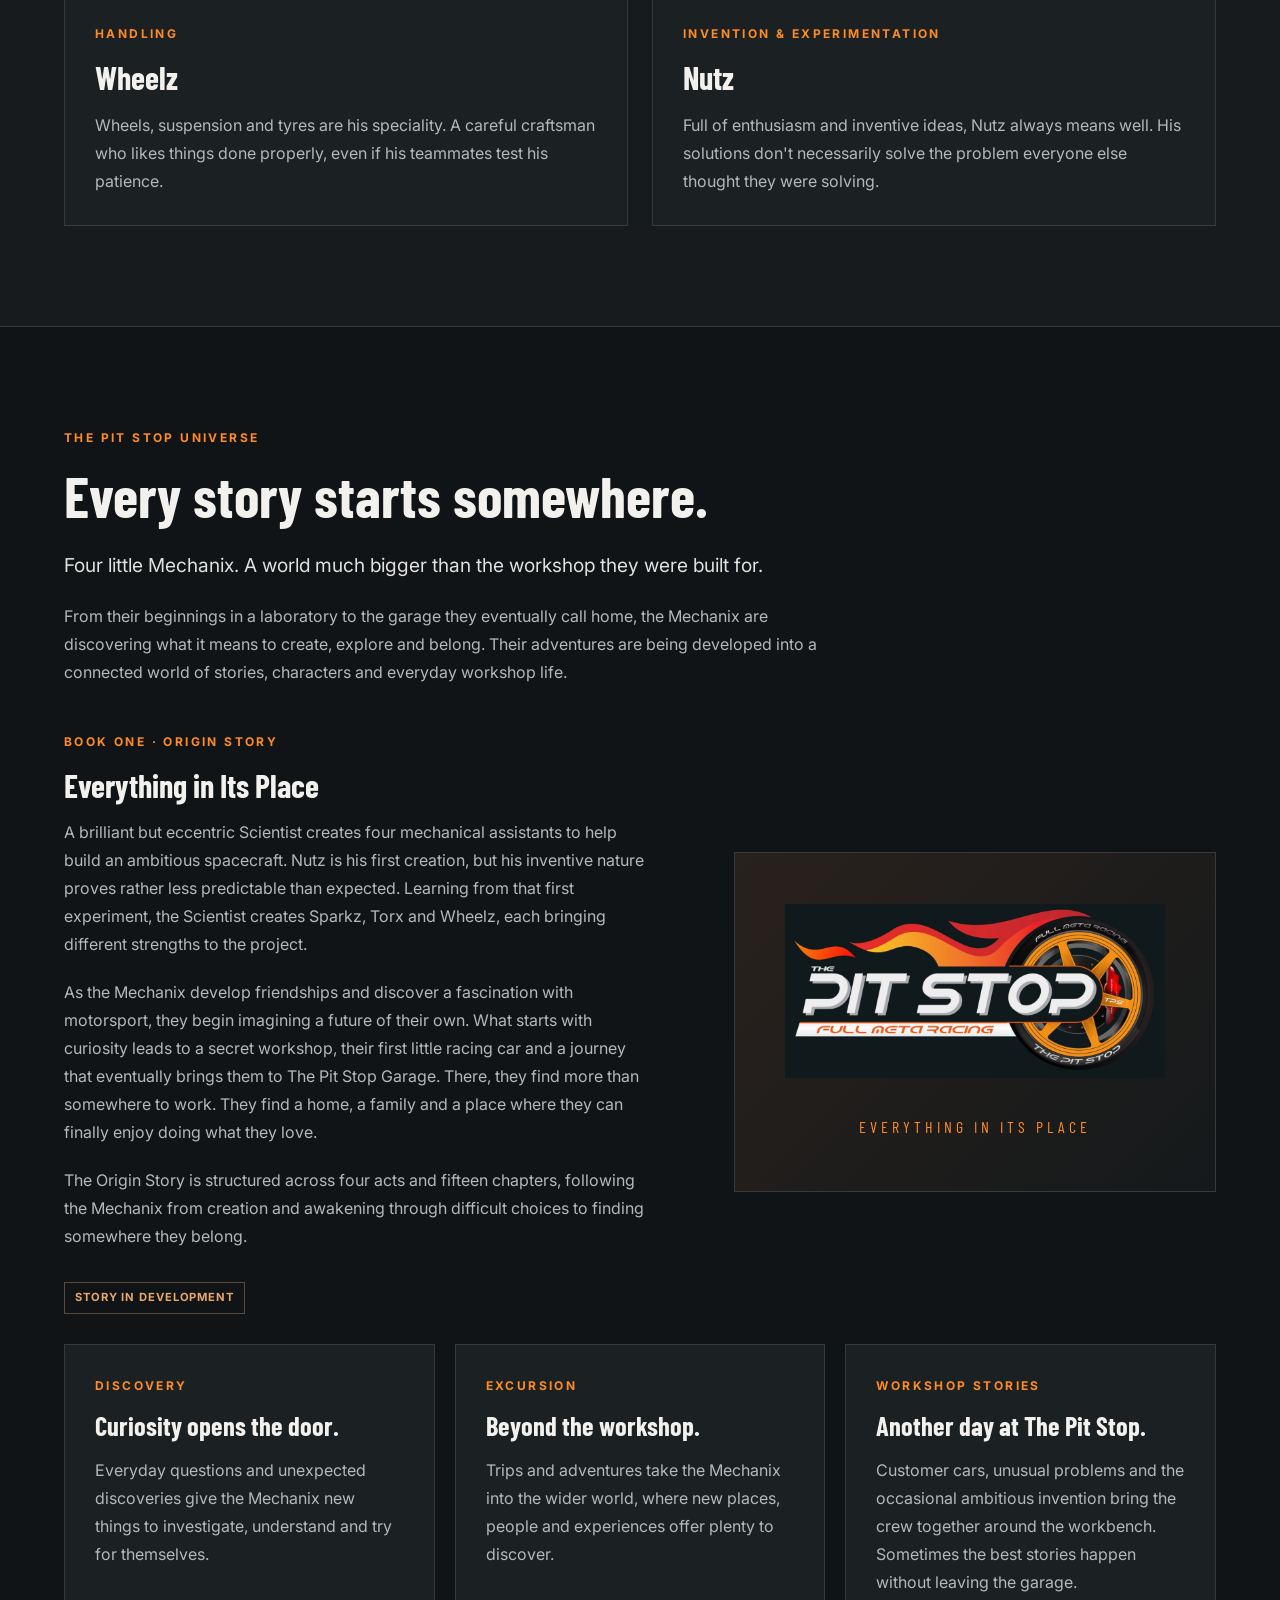
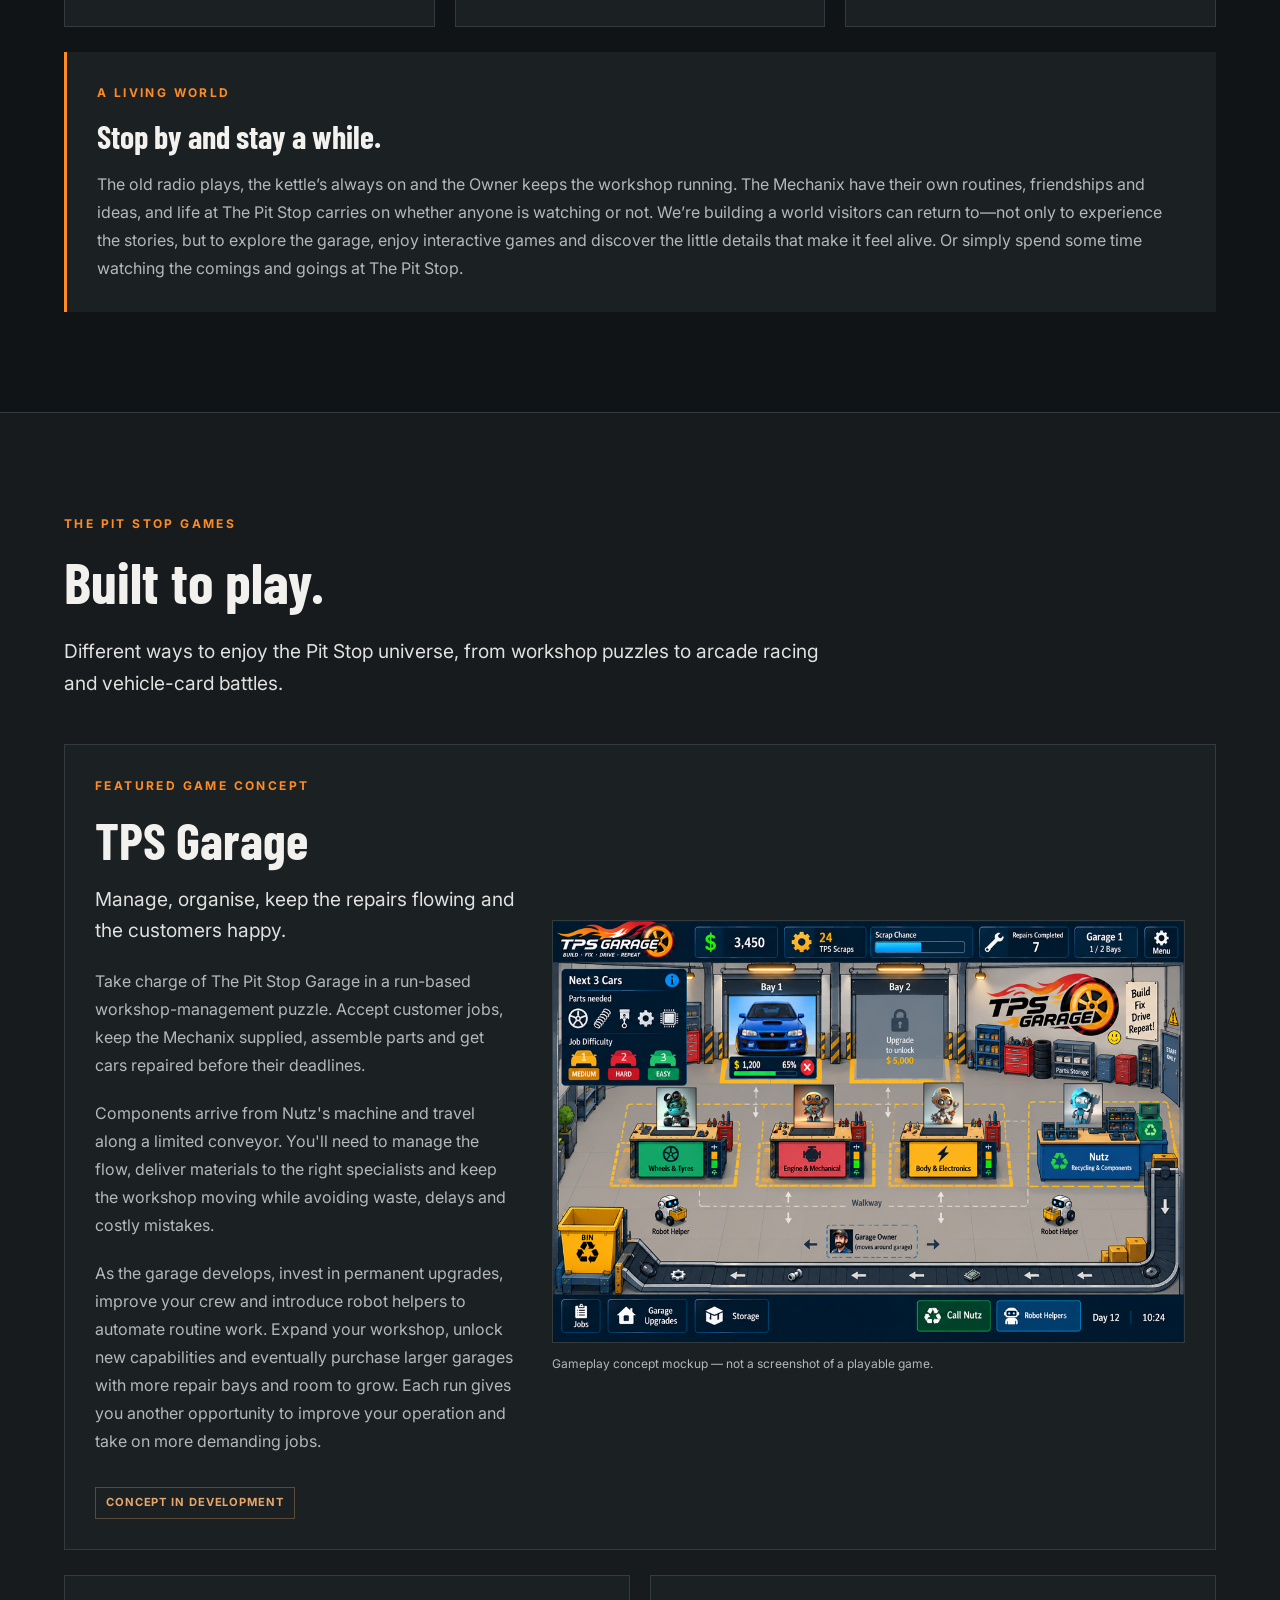
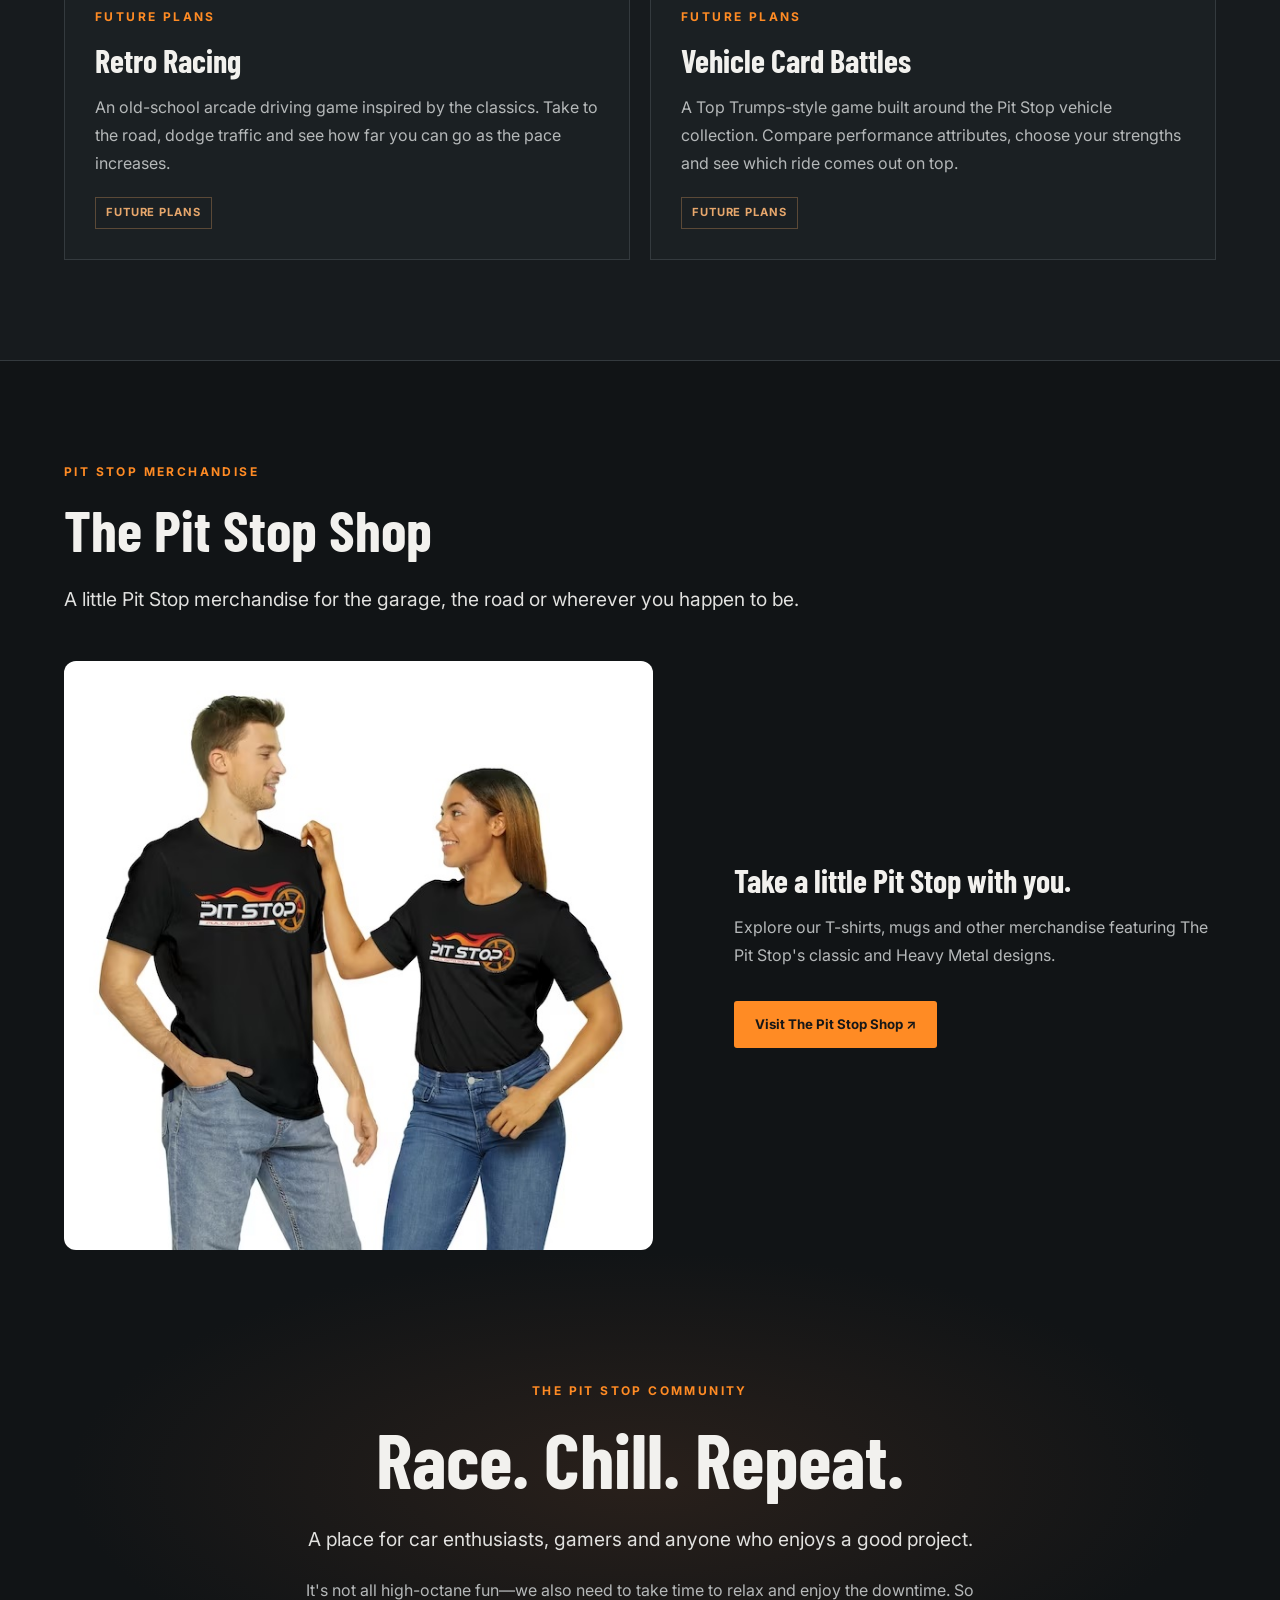
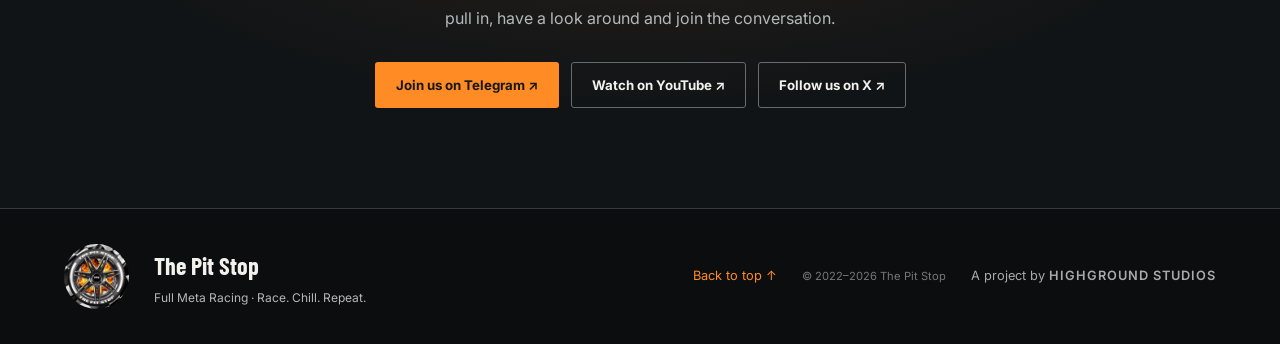
==== commit d7394d93: "Added Roadmap" ====
--- a/index.html
+++ b/index.html
@@ -18,27 +18,18 @@
 <button aria-expanded="false" id="menu">
     Menu ☰
    </button>
+
 <nav id="nav">
-<a href="#home">
-     Home
-    </a>
-<a href="#collection">
-     Collections
-    </a>
-<a href="#mechanix">
-     Mechanix
-    </a>
-<a href="#stories">
-     Stories
-    </a>
-<a href="#games">
-     Games
-    </a>
-<a href="#shop">Shop</a>
-    <a href="#community">
-     Community
-    </a>
+    <a href="#home">Home</a>
+    <a href="#collection">Collections</a>
+    <a href="#mechanix">Mechanix</a>
+    <a href="#stories">Stories</a>
+    <a href="#gaming">Gaming</a>
+    <a href="roadmap.html">Roadmap</a>
+    <a href="#shop">Shop</a>
+    <a href="#community">Community</a>
 </nav>
+
 </header>
 <main>
 <section class="hero" id="home">
@@ -100,7 +91,7 @@
       </p>
 <div class="actions">
 <a class="button primary" href="https://opensea.io/collection/the-pit-stop-nfts" rel="noopener noreferrer" target="_blank">
-        Explore the Collection ↗
+        View on OpenSea ↗
        </a>
 <a class="button secondary" href="https://launchpad.heymint.xyz/mint/the-pit-stop" rel="noopener noreferrer" target="_blank">
         Mint Your NFT ↗
@@ -320,7 +311,7 @@
 <p>The old radio plays, the kettle’s always on and the Owner keeps the workshop running. The Mechanix have their own routines, friendships and ideas, and life at The Pit Stop carries on whether anyone is watching or not. We’re building a world visitors can return to—not only to experience the stories, but to explore the garage, enjoy interactive games and discover the little details that make it feel alive. Or simply spend some time watching the comings and goings at The Pit Stop.</p>
 </div>
 </section>
-<section class="dark" id="games">
+<section class="dark" id="gaming">
 <div class="heading">
 <p class="eyebrow">
       THE PIT STOP GAMES
@@ -378,23 +369,49 @@
 <a class="button primary" href="https://pit-stop-shop.printify.me/products" rel="noopener noreferrer" target="_blank">Visit The Pit Stop Shop ↗</a>
 </div>
 </div>
-</section><section class="community" id="community">
-<p class="eyebrow">
-     THE PIT STOP COMMUNITY
+
+<section class="community" id="community">
+    <p class="eyebrow">
+        THE PIT STOP COMMUNITY
     </p>
-<h2>
-     Race. Chill. Repeat.
+
+    <h2>
+        Race. Chill. Repeat.
     </h2>
-<p class="lead">
-     A place for car enthusiasts, gamers and anyone who enjoys a good project.
+
+    <p class="lead">
+        A place for car enthusiasts, gamers and anyone who enjoys a good project.
     </p>
-<p>
-     It's not all high-octane fun—we also need to take time to relax and enjoy the downtime. So pull in, have a look around and join the conversation.
+
+    <p>
+        It's not all high-octane fun—we also need to take time to relax and enjoy
+        the downtime. So pull in, have a look around and join the conversation.
     </p>
-<a class="button primary" href="https://t.me/the_pit_stop" rel="noopener noreferrer" target="_blank">
-     Join the Community ↗
-    </a>
-</section>
+
+      <div class="community-links">
+      <a class="button primary"
+            href="https://t.me/the_pit_stop"
+            target="_blank"
+            rel="noopener noreferrer">
+            Join us on Telegram ↗
+      </a>
+
+      <a class="button secondary"
+            href="https://www.youtube.com/@thepitstopguild/streams"
+            target="_blank"
+            rel="noopener noreferrer">
+            Watch on YouTube ↗
+      </a>
+
+      <a class="button secondary"
+            href="https://twitter.com/ThePitStopGuild"
+            target="_blank"
+            rel="noopener noreferrer">
+            Follow us on X ↗
+      </a>
+      </div>
+</section>
+
 </main>
 <footer>
 <img alt="The Pit Stop" src="assets/images/alt-logo.jpg"/>
--- a/styles.css
+++ b/styles.css
@@ -425,12 +425,14 @@
 }
 
 
-
 .community {
     text-align:center;
     background:radial-gradient(ellipse at center,#29201b,#111416 70%)
 }
 
+.community {
+    padding-top: 130px;
+}
 
 
 .community h2 {
@@ -451,6 +453,24 @@
     margin-top:15px
 }
 
+
+.community-links {
+    display: flex;
+    justify-content: center;
+    flex-wrap: wrap;
+    gap: 12px;
+    margin-top: 30px;
+}
+
+.community-links .button {
+    margin-top: 0;
+}
+
+@media (max-width: 700px) {
+    .community-links {
+        flex-direction: column;
+    }
+}
 
 
 footer {
@@ -499,7 +519,14 @@
     color:#777
 }
 
-
+.inline-link {
+    color: var(--orange);
+    font-weight: 600;
+}
+
+.inline-link:hover {
+    text-decoration: underline;
+}
 
 @media(max-width:1000px) {
     header {
@@ -550,12 +577,14 @@
 
 @media(max-width:700px) {
     html {
-    scroll-padding-top:75px
-}
-
-
-
-header {
+        scroll-padding-top:75px
+    }
+
+    .community {
+        padding-top:80px
+    }
+
+    header {
     padding:12px 5%;
     flex-wrap:nowrap
 }
@@ -1251,6 +1280,7 @@
 .shop-copy .button {
     margin-top: 12px;
 }
+
 @media (max-width: 700px) {
     .shop-feature {
         grid-template-columns: 1fr;
@@ -1273,4 +1303,205 @@
 
 .studio-credit a:hover {
     color: var(--orange);
+}
+
+
+/* =========================================================
+   Roadmap
+   ========================================================= */
+
+.inline-link {
+    color: var(--orange);
+    font-weight: 600;
+}
+
+.inline-link:hover {
+    text-decoration: underline;
+}
+
+
+/* Roadmap hero */
+
+.roadmap-hero {
+    min-height: 600px;
+    display: grid;
+    grid-template-columns: 1fr 1fr;
+    align-items: center;
+    gap: 8%;
+    background:
+        radial-gradient(ellipse at 75% 40%, #29201b, #111416 55%);
+}
+
+.roadmap-hero-copy {
+    max-width: 650px;
+}
+
+.roadmap-hero-art {
+    border: 1px solid #3d332b;
+    background: #151b1c;
+    padding: 35px 25px;
+    box-shadow: 0 25px 80px #0005;
+}
+
+.roadmap-hero-art img {
+    width: 100%;
+}
+
+
+/* Roadmap list */
+
+.roadmap-list {
+    position: relative;
+    display: grid;
+    gap: 24px;
+    max-width: 950px;
+}
+
+.roadmap-list::before {
+    content: "";
+    position: absolute;
+    top: 45px;
+    bottom: 45px;
+    left: 41px;
+    width: 2px;
+    background: linear-gradient(
+        to bottom,
+        var(--orange),
+        #5b4937
+    );
+}
+
+.roadmap-item {
+    position: relative;
+    display: grid;
+    grid-template-columns: 82px 1fr;
+    gap: 28px;
+    padding: 34px 38px 34px 0;
+}
+
+.roadmap-item h3 {
+    font-size: clamp(2rem, 3vw, 2.7rem);
+}
+
+.roadmap-marker {
+    position: relative;
+    z-index: 2;
+    display: flex;
+    justify-content: center;
+    padding-top: 4px;
+}
+
+.roadmap-marker span {
+    display: flex;
+    align-items: center;
+    justify-content: center;
+    width: 52px;
+    height: 52px;
+    border: 2px solid var(--orange);
+    border-radius: 50%;
+    background: var(--bg);
+    color: var(--orange);
+    font-family: 'Barlow Condensed', sans-serif;
+    font-size: 1.15rem;
+    font-weight: 700;
+}
+
+.roadmap-item p:last-child {
+    margin-bottom: 0;
+}
+
+.roadmap-item-featured {
+    border-color: #5b4937;
+    background:
+        linear-gradient(135deg, #211c19, var(--surface) 65%);
+}
+
+
+/* Klipz teaser */
+
+.roadmap-teaser {
+    margin-top: 26px;
+    padding: 17px 20px;
+    border-left: 3px solid var(--orange);
+    background: #15191b;
+    color: #e1e1df;
+    font-style: italic;
+}
+
+
+/* Closing */
+
+.roadmap-outro {
+    text-align: center;
+    background:
+        radial-gradient(ellipse at center, #29201b, #111416 70%);
+}
+
+.roadmap-outro > p {
+    max-width: 760px;
+    margin-left: auto;
+    margin-right: auto;
+}
+
+.roadmap-signoff {
+    margin-top: 38px;
+    margin-bottom: 0;
+    font-size: clamp(2.8rem, 5vw, 4.8rem);
+}
+
+.roadmap-signoff span {
+    color: var(--orange);
+}
+
+
+/* Roadmap responsive */
+
+@media (max-width: 900px) {
+
+    .roadmap-hero {
+        grid-template-columns: 1fr;
+        gap: 45px;
+    }
+
+    .roadmap-hero-art {
+        max-width: 650px;
+    }
+
+}
+
+
+@media (max-width: 700px) {
+
+    .roadmap-hero {
+        min-height: 0;
+    }
+
+    .roadmap-hero-art {
+        padding: 20px;
+    }
+
+    .roadmap-list {
+        gap: 18px;
+    }
+
+    .roadmap-list::before {
+        left: 28px;
+    }
+
+    .roadmap-item {
+        grid-template-columns: 56px 1fr;
+        gap: 16px;
+        padding: 25px 20px 25px 0;
+    }
+
+    .roadmap-marker span {
+        width: 42px;
+        height: 42px;
+        font-size: .95rem;
+    }
+
+    .roadmap-teaser {
+        padding: 15px 17px;
+    }
+
 }
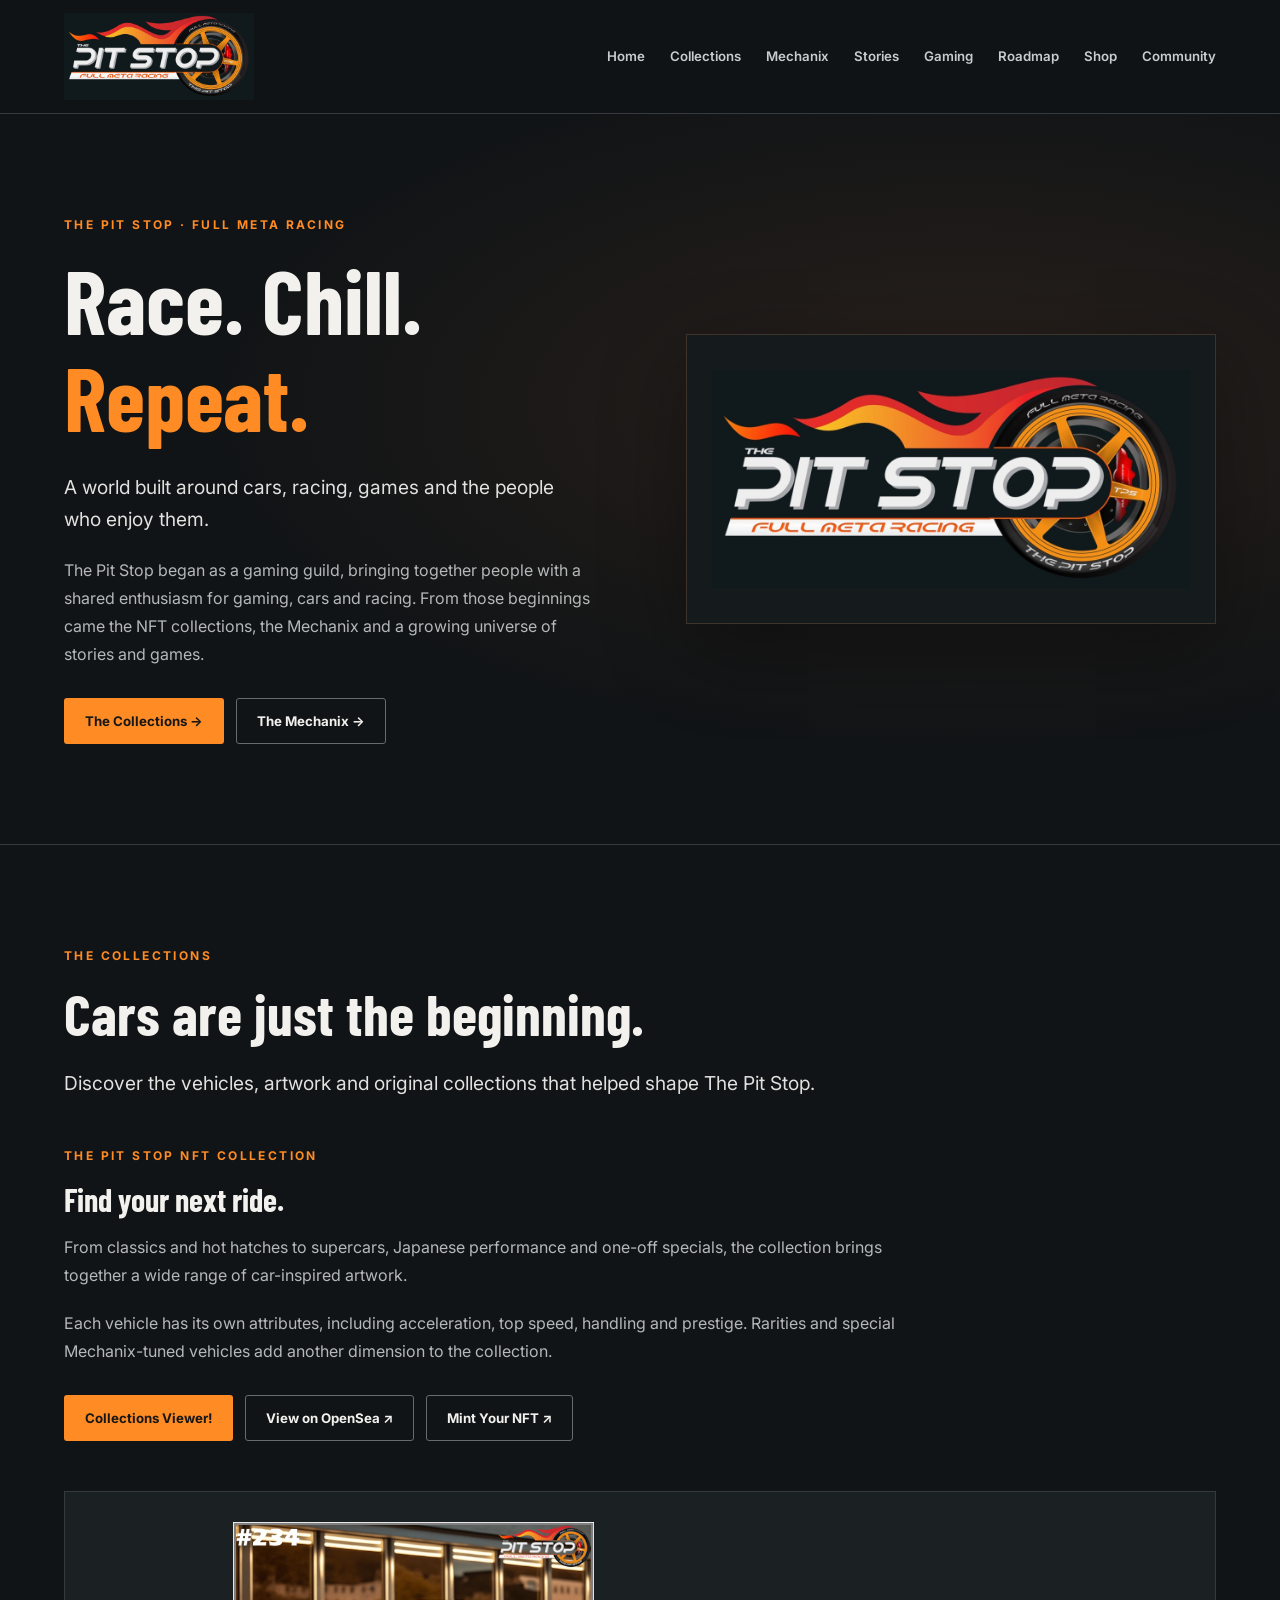
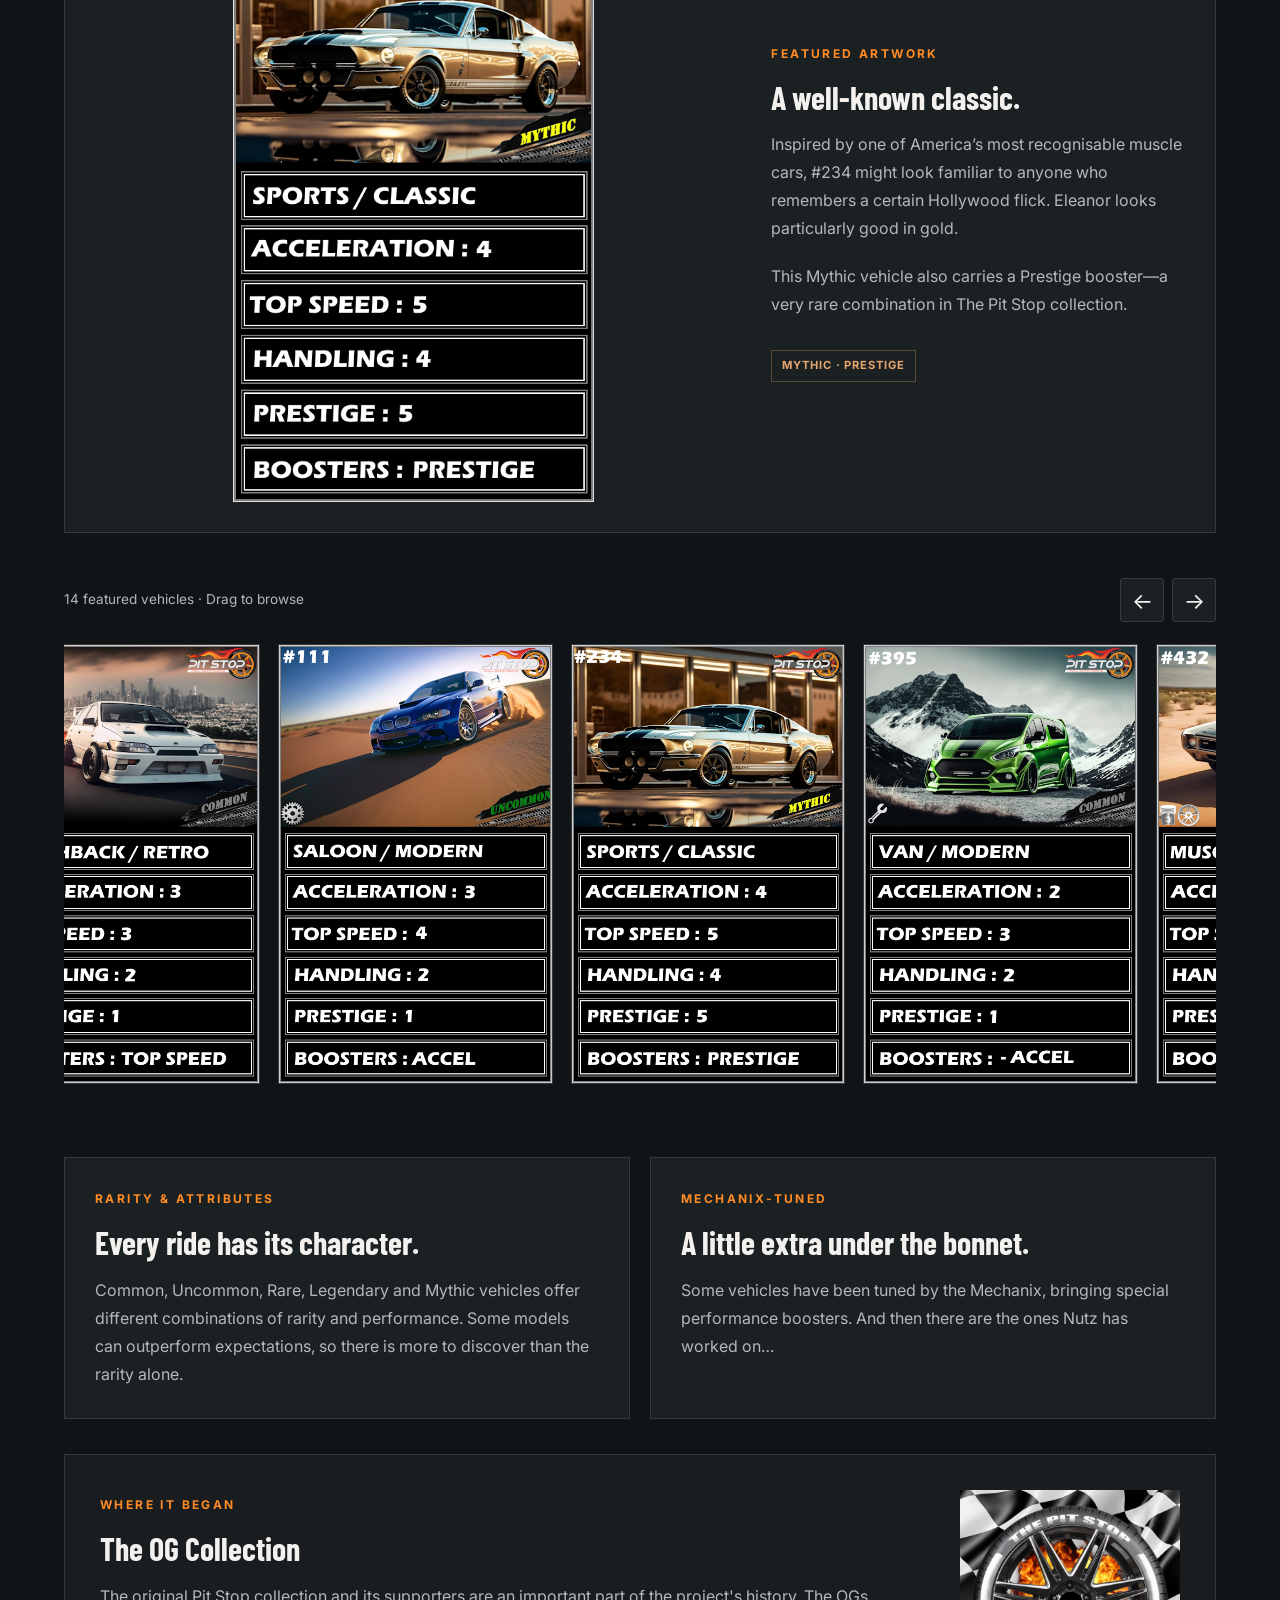
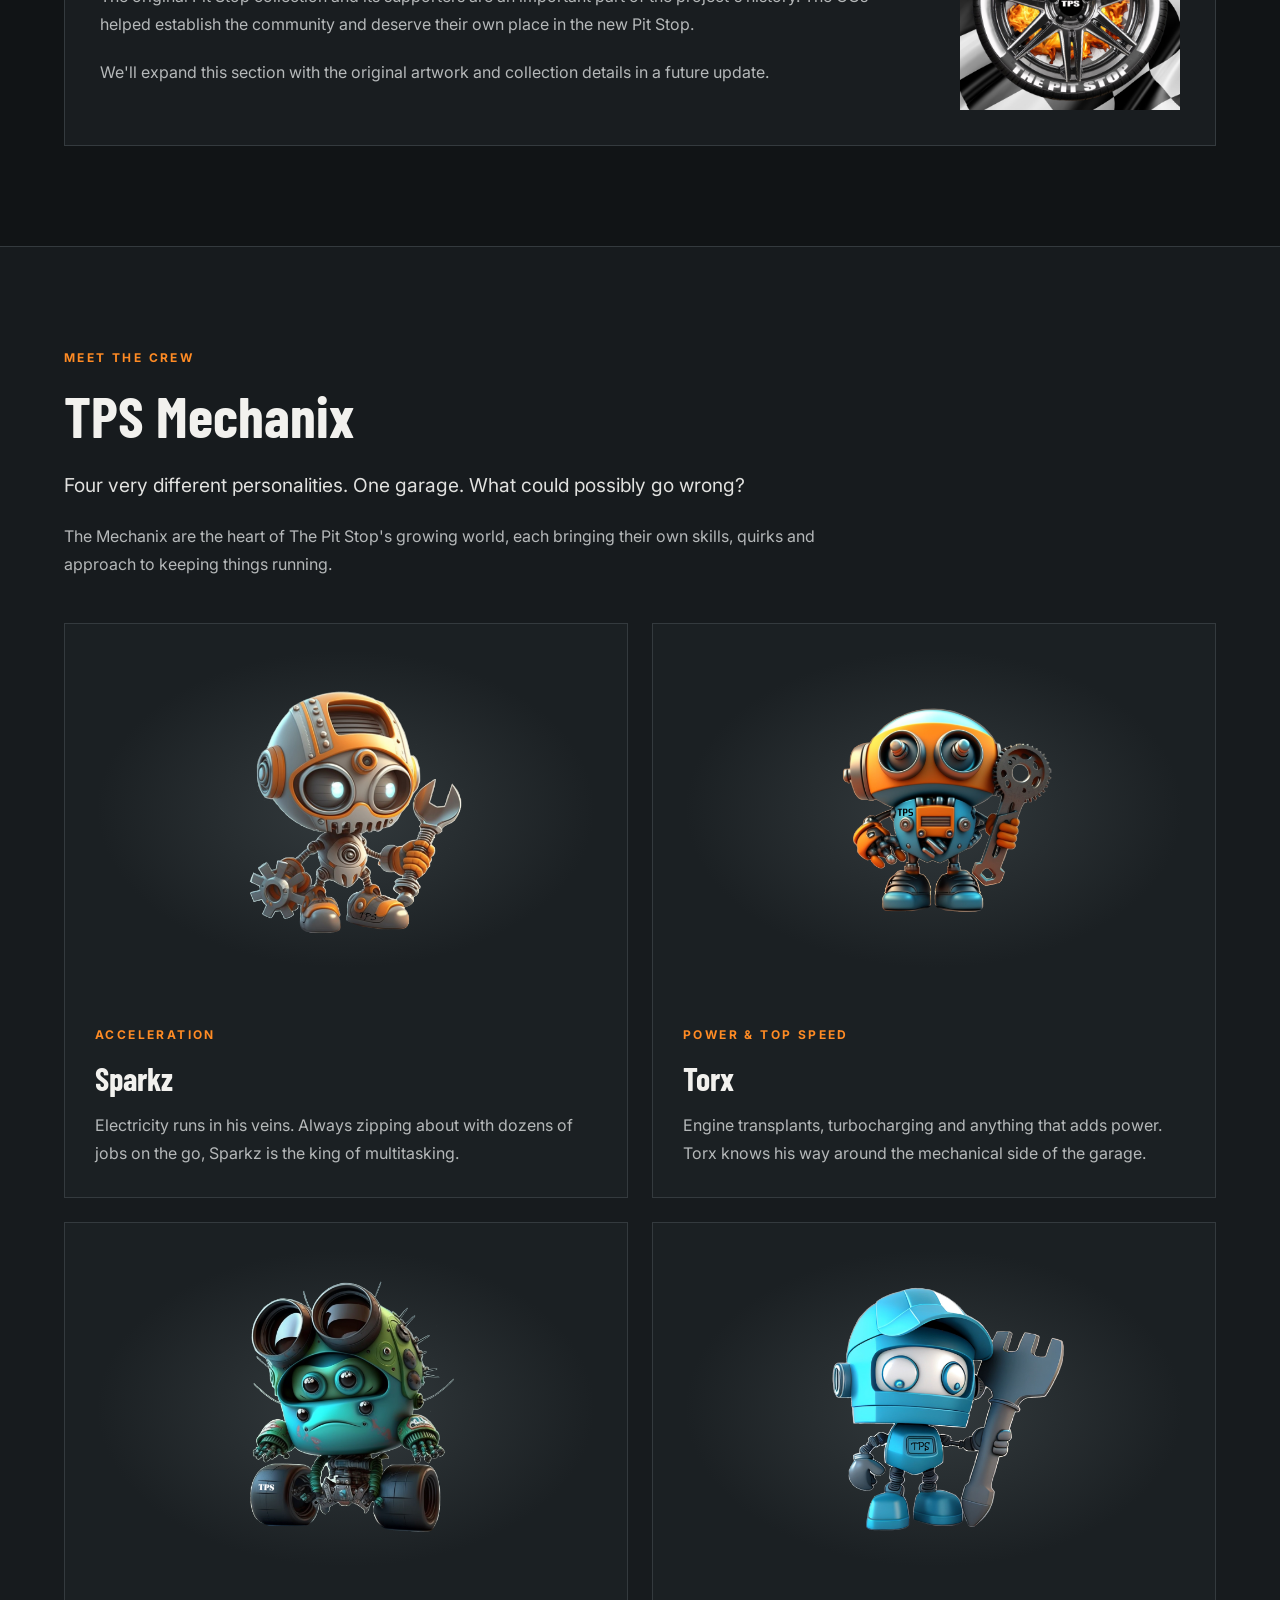
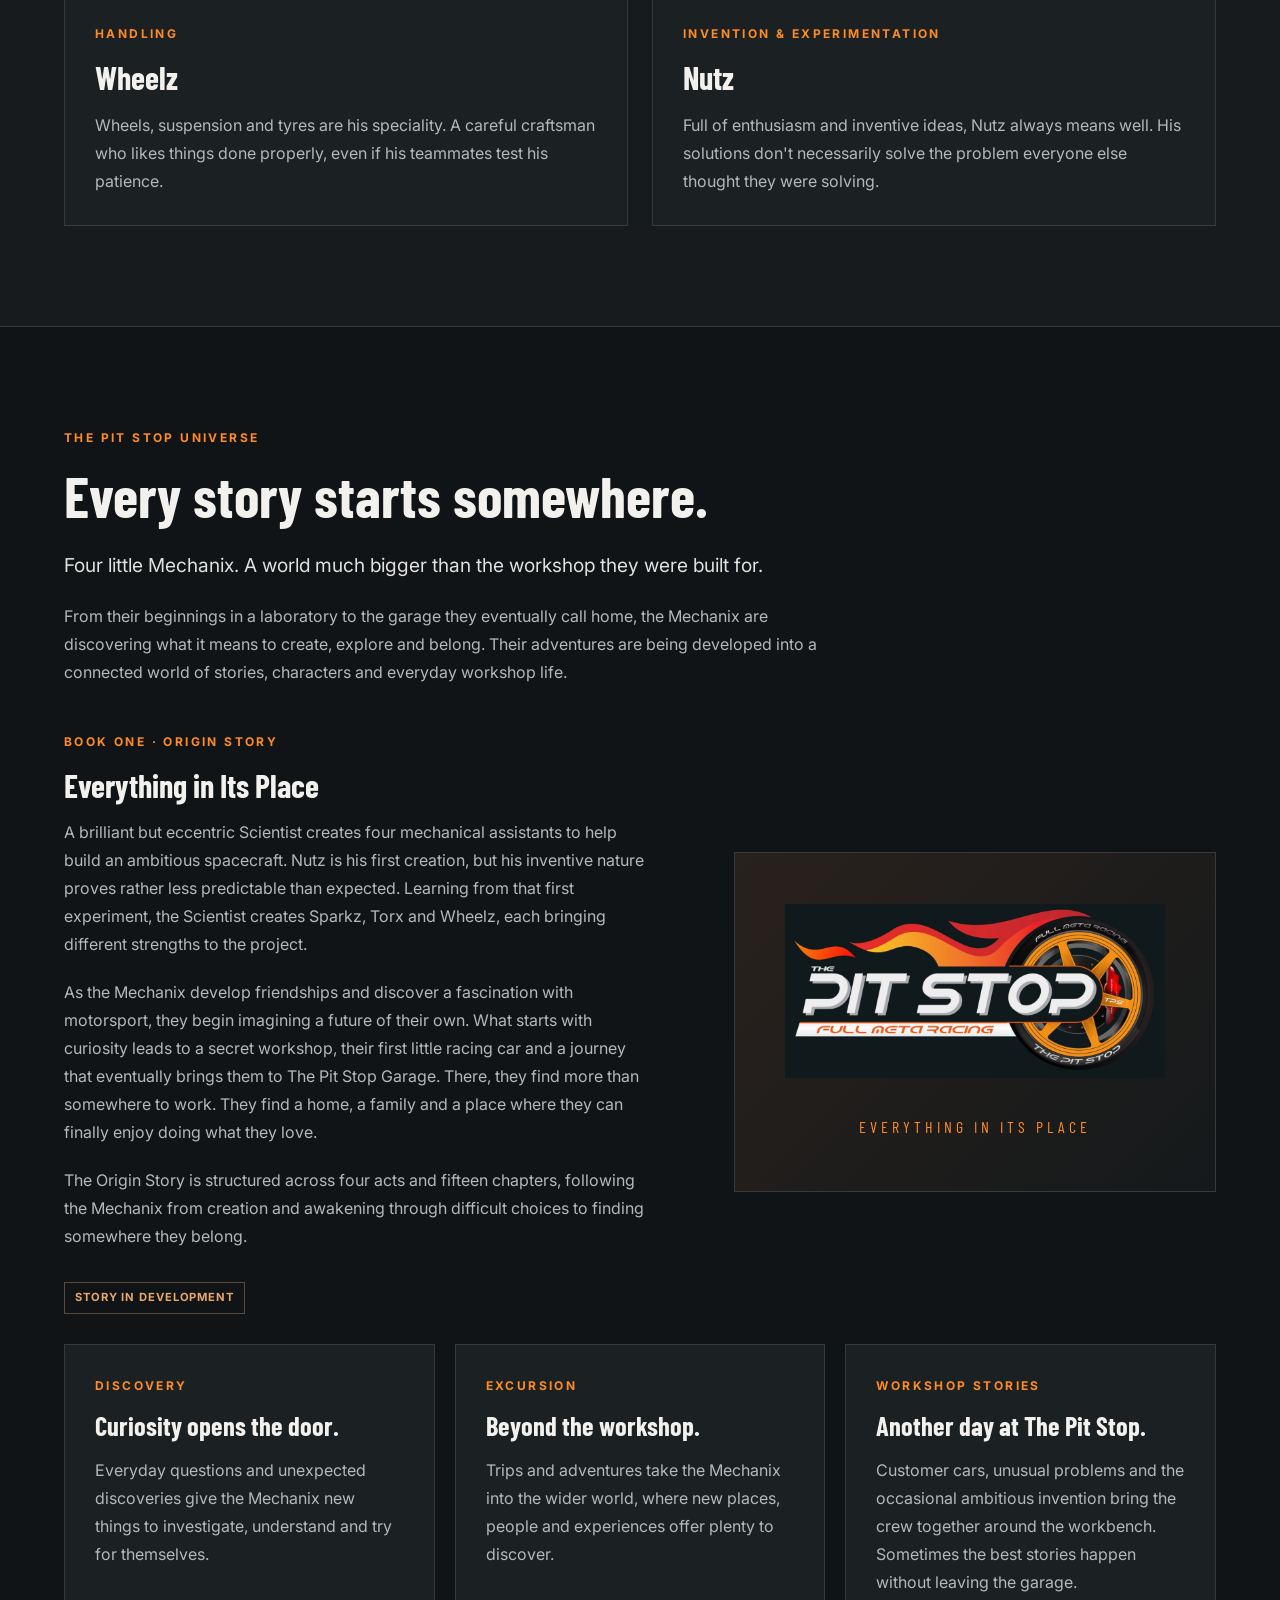
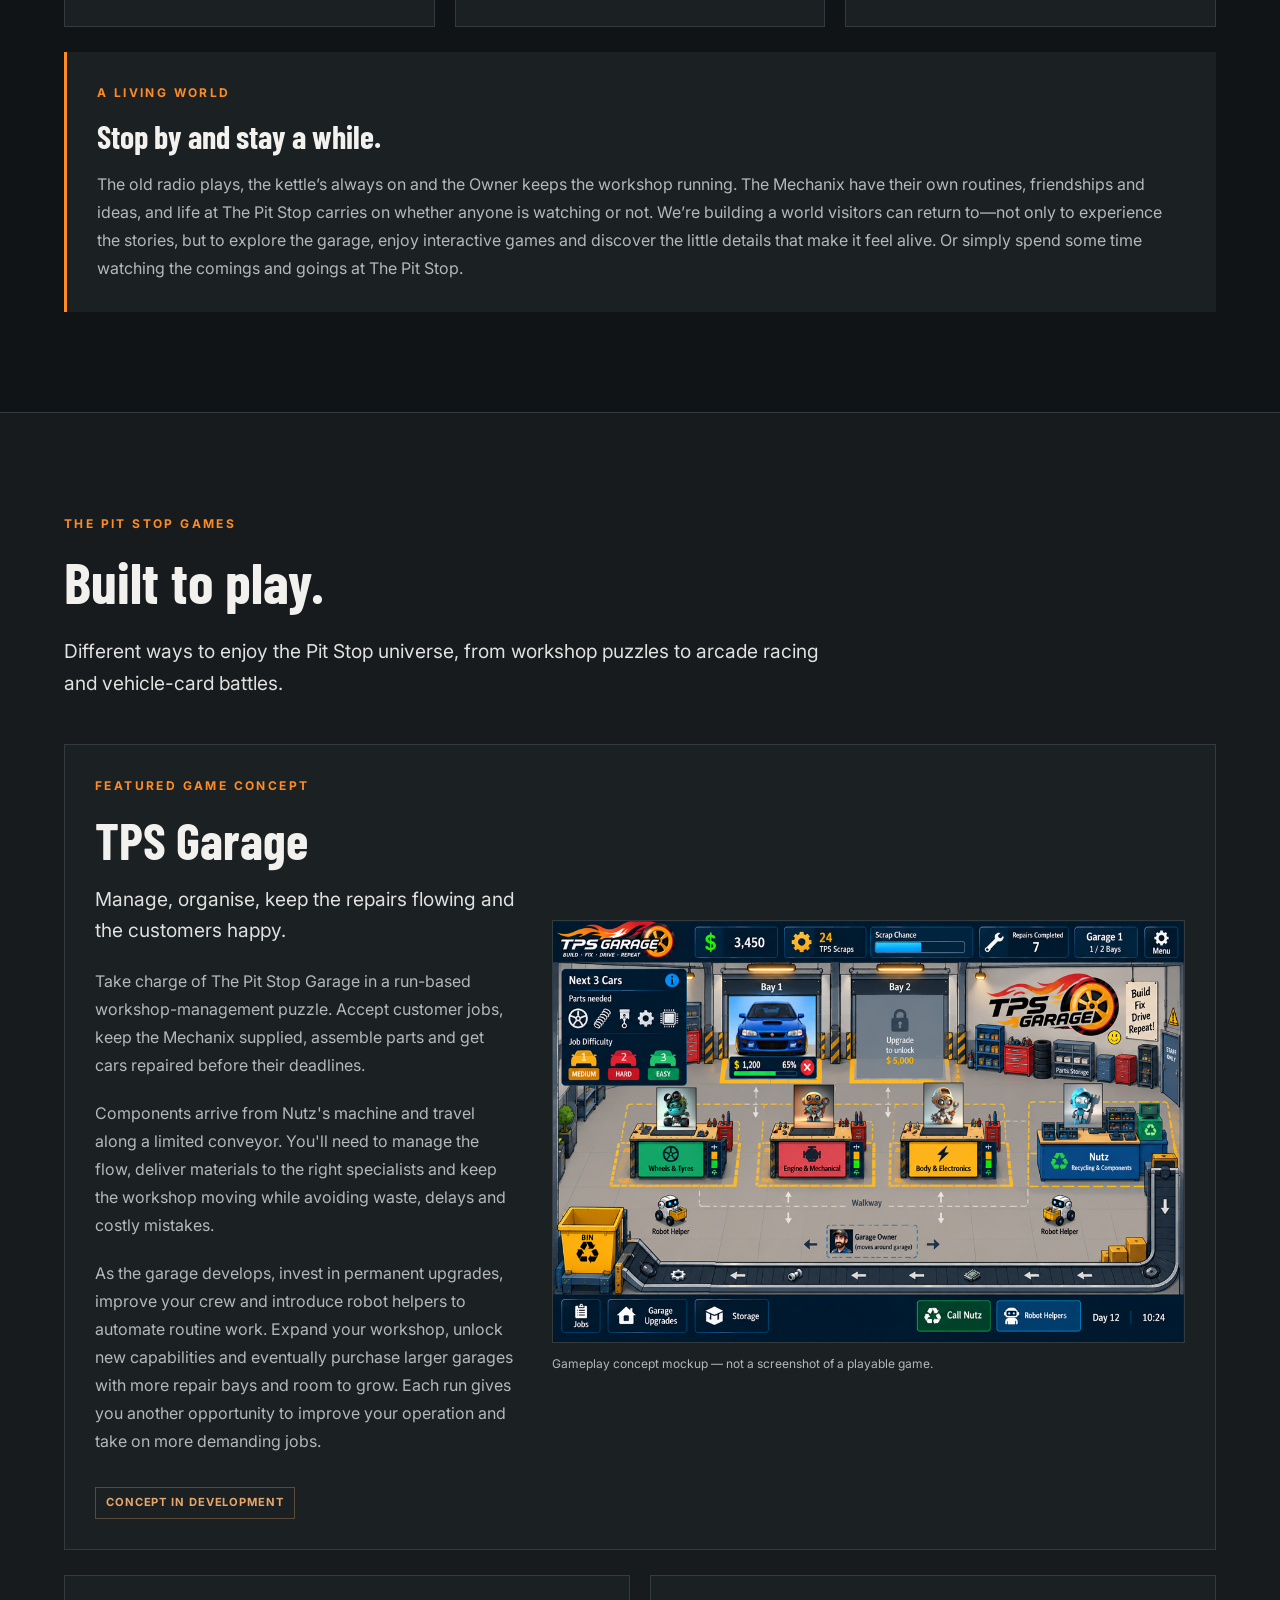
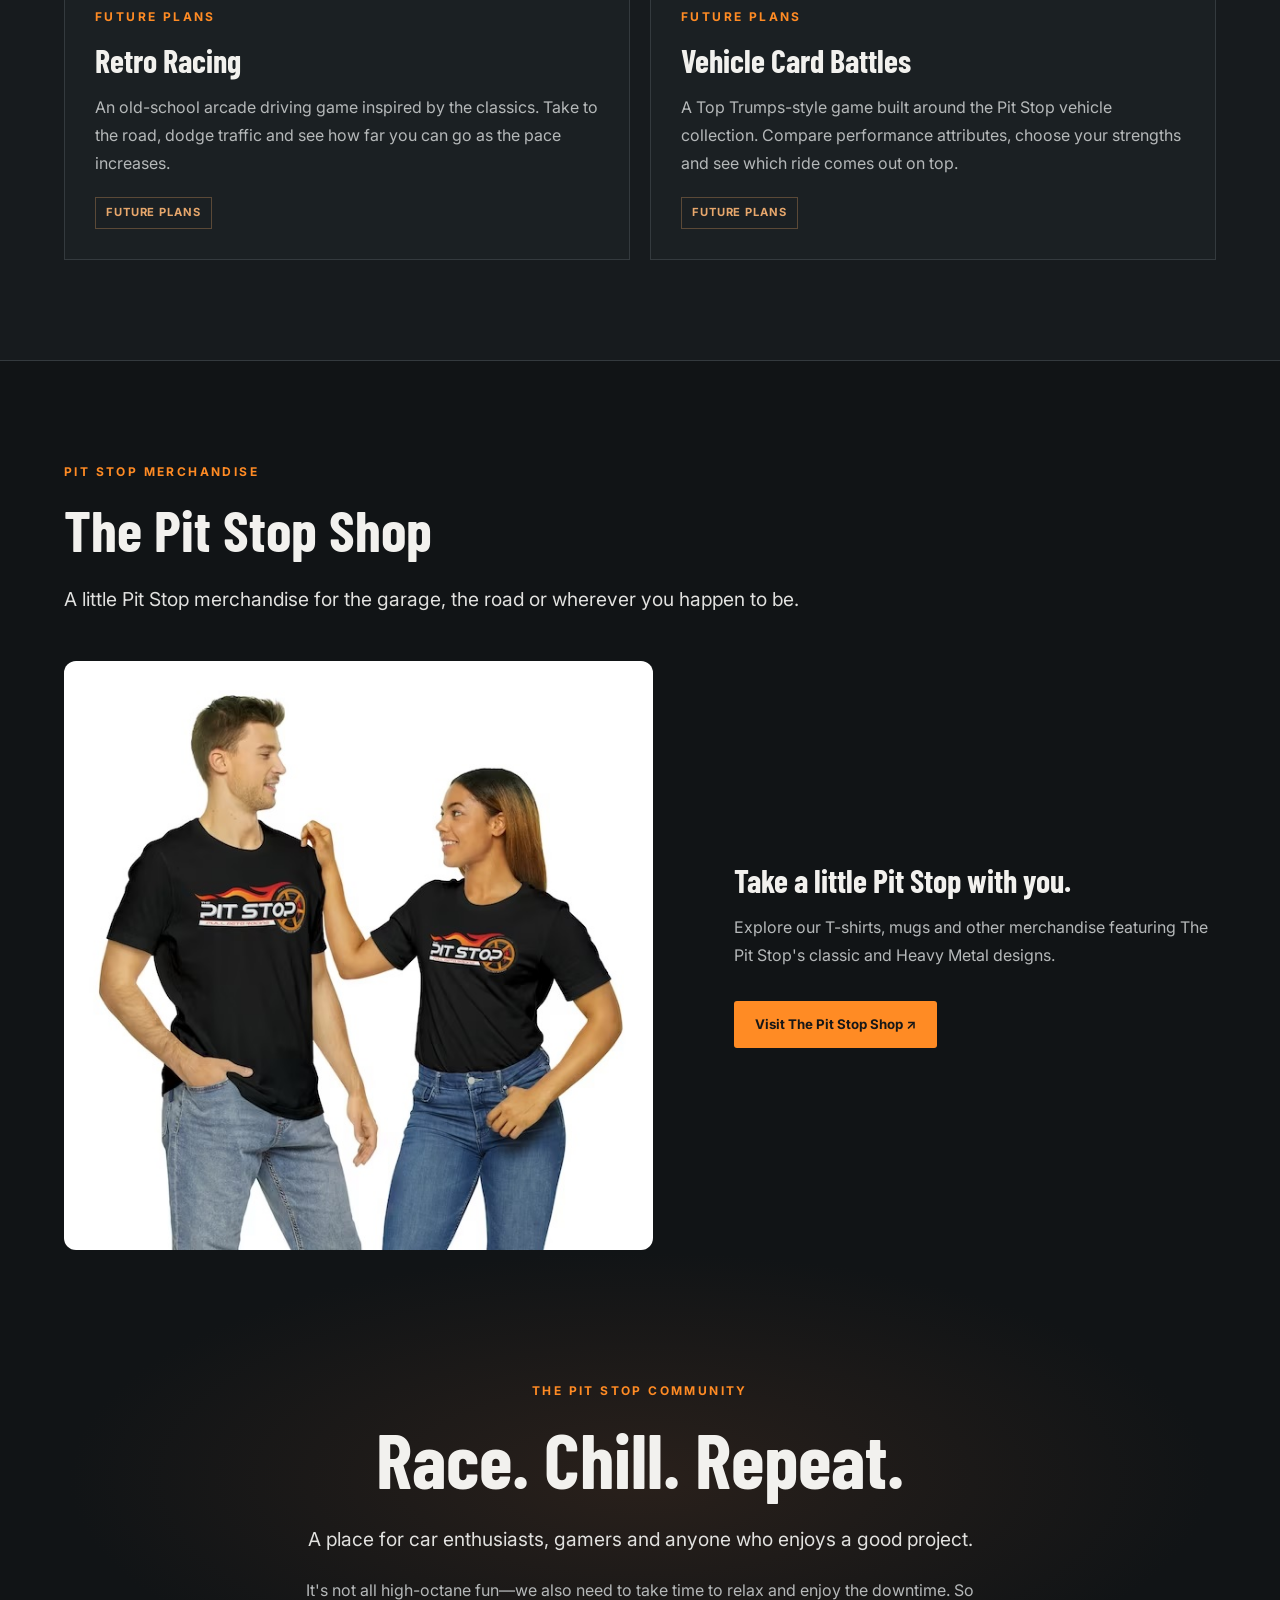
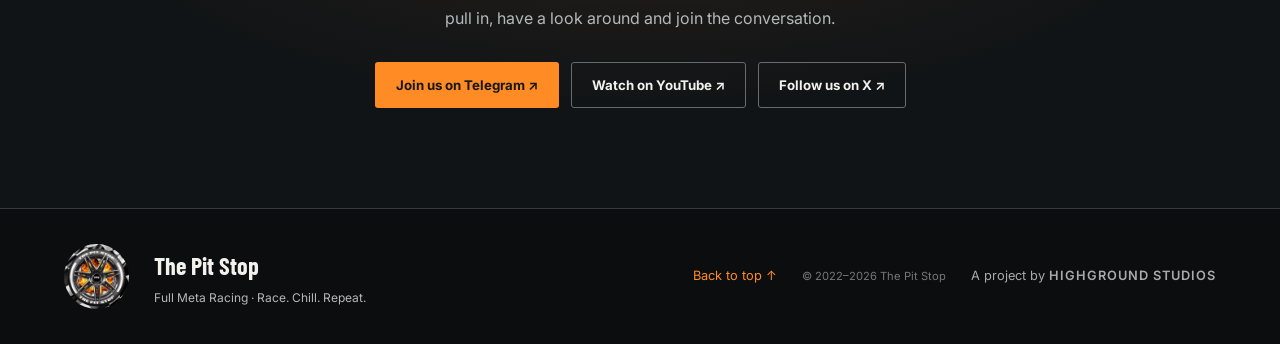
==== commit e1a6be69: "New Collections Page" ====
--- a/index.html
+++ b/index.html
@@ -21,7 +21,7 @@
 
 <nav id="nav">
     <a href="#home">Home</a>
-    <a href="#collection">Collections</a>
+    <a href="collections.html">Collections</a>
     <a href="#mechanix">Mechanix</a>
     <a href="#stories">Stories</a>
     <a href="#gaming">Gaming</a>
@@ -42,21 +42,21 @@
       <br/>
 <em>
        Repeat.
-      </em>
+</em>
 </h1>
 <p class="lead">
       A world built around cars, racing, games and the people who enjoy them.
-     </p>
+</p>
 <p>
       The Pit Stop began as a gaming guild, bringing together people with a shared enthusiasm for gaming, cars and racing. From those beginnings came the NFT collections, the Mechanix and a growing universe of stories and games.
-     </p>
+</p>
 <div class="actions">
-<a class="button primary" href="#collection">
-       Explore the Collections →
-      </a>
+<a class="button primary" href="collections.html">
+    The Collections →
+</a>
 <a class="button secondary" href="#mechanix">
-       Meet the Mechanix
-      </a>
+       The Mechanix →
+</a>
 </div>
 </div>
 <div class="hero-art">
@@ -67,35 +67,38 @@
 <div class="heading">
 <p class="eyebrow">
       THE COLLECTIONS
-     </p>
+</p>
 <h2>
       Cars are just the beginning.
-     </h2>
+</h2>
 <p class="lead">
       Discover the vehicles, artwork and original collections that helped shape The Pit Stop.
-     </p>
+</p>
 </div>
 <div class="feature collection-intro">
 <div>
 <p class="eyebrow">
        THE PIT STOP NFT COLLECTION
-      </p>
+</p>
 <h3>
        Find your next ride.
-      </h3>
+</h3>
 <p>
        From classics and hot hatches to supercars, Japanese performance and one-off specials, the collection brings together a wide range of car-inspired artwork.
-      </p>
+</p>
 <p>
        Each vehicle has its own attributes, including acceleration, top speed, handling and prestige. Rarities and special Mechanix-tuned vehicles add another dimension to the collection.
-      </p>
+</p>
 <div class="actions">
-<a class="button primary" href="https://opensea.io/collection/the-pit-stop-nfts" rel="noopener noreferrer" target="_blank">
+      <a class="button primary" href="collections.html">
+      Collections Viewer!
+      </a>
+      <a class="button secondary" href="https://opensea.io/collection/the-pit-stop-nfts" rel="noopener noreferrer" target="_blank">
         View on OpenSea ↗
-       </a>
-<a class="button secondary" href="https://launchpad.heymint.xyz/mint/the-pit-stop" rel="noopener noreferrer" target="_blank">
-        Mint Your NFT ↗
-       </a>
+      </a>
+      <a class="button secondary" href="https://launchpad.heymint.xyz/mint/the-pit-stop" rel="noopener noreferrer" target="_blank">
+            Mint Your NFT ↗
+      </a>
 </div>
 </div>
 </div>
--- a/styles.css
+++ b/styles.css
@@ -1183,6 +1183,73 @@
 }
 
 
+/* Collections detail rows */
+
+.collection-detail-row {
+  display: grid;
+  grid-template-columns: 1fr 1fr;
+  gap: 32px;
+  align-items: center;
+  margin-top: 40px;
+}
+
+.collection-detail-row.reverse .collection-detail-copy {
+  order: 2;
+}
+
+.collection-detail-row.reverse .collection-detail-image {
+  order: 1;
+}
+
+.collection-detail-copy {
+  padding: 28px;
+  border: 1px solid var(--line);
+  background: var(--panel);
+}
+
+.collection-detail-copy h3 {
+  margin-top: 0;
+}
+
+.collection-detail-image {
+  display: flex;
+  align-items: center;
+  justify-content: center;
+  min-width: 0;
+}
+
+.collection-detail-image img {
+  display: block;
+  width: 100%;
+  height: auto;
+  border: 1px solid var(--line);
+}
+
+.collection-ranks-image {
+  display: flex;
+  justify-content: center;
+  margin-top: 36px;
+}
+
+.collection-ranks-image img {
+  display: block;
+  width: min(100%, 960px);
+  height: auto;
+}
+
+@media (max-width: 800px) {
+
+  .collection-detail-row {
+    grid-template-columns: 1fr;
+  }
+
+  .collection-detail-row.reverse .collection-detail-copy,
+  .collection-detail-row.reverse .collection-detail-image {
+    order: initial;
+  }
+
+}
+
 
 @media (max-width: 900px) {
     .collection-featured,
@@ -1504,4 +1571,173 @@
         padding: 15px 17px;
     }
 
+    
+}
+
+.scraps-teaser {
+  display: grid;
+  grid-template-columns: 1fr 220px;
+  gap: 36px;
+  align-items: center;
+  margin-top: 36px;
+  padding: 28px;
+  border-left: 3px solid var(--accent);
+  background: var(--panel);
+}
+
+.scraps-image-wrap {
+  border: 1px solid var(--border);
+  padding: 12px;
+  background: #111;
+}
+
+.scraps-image {
+  display: block;
+  width: 100%;
+  height: auto;
+}
+
+@media (max-width: 700px) {
+  .scraps-teaser {
+    grid-template-columns: 1fr;
+  }
+
+  .scraps-image-wrap {
+    width: 180px;
+    margin: 0 auto;
+  }
+}
+
+/* TPS Scraps artwork */
+
+.scraps-artwork {
+    display: flex;
+    align-items: center;
+    justify-content: center;
+    padding: 2rem;
+}
+
+.scraps-artwork img {
+    display: block;
+    width: 100%;
+    max-width: 320px;
+    height: auto;
+    object-fit: contain;
+}
+
+/* =========================================================
+   Holder ranks
+   ========================================================= */
+
+.ranks-layout {
+    display: grid;
+    grid-template-columns: minmax(300px, .8fr) minmax(0, 1.2fr);
+    gap: 32px;
+    align-items: stretch;
+}
+
+.ranks-list {
+    display: grid;
+    grid-template-columns: 1fr 1fr;
+    border: 1px solid var(--line);
+    background: var(--surface);
+}
+
+.rank-item {
+    display: flex;
+    align-items: center;
+    justify-content: space-between;
+    gap: 18px;
+    padding: 16px 18px;
+    border-bottom: 1px solid var(--line);
+}
+
+.rank-item:nth-child(odd) {
+    border-right: 1px solid var(--line);
+}
+
+.rank-item:nth-last-child(-n+2) {
+    border-bottom: 0;
+}
+
+.rank-item span {
+    font-family: 'Barlow Condensed', sans-serif;
+    font-size: 1.25rem;
+    font-weight: 700;
+    color: var(--text);
+}
+
+.rank-item strong {
+    color: var(--orange);
+    font-size: .8rem;
+    white-space: nowrap;
+}
+
+.rank-item small {
+    display: block;
+    margin-top: 2px;
+    font-family: Inter, Arial, sans-serif;
+    font-size: .55rem;
+    letter-spacing: .12em;
+    color: var(--orange);
+}
+
+.rank-max {
+    background: #211c19;
+}
+
+.ranks-artwork {
+    display: flex;
+    align-items: center;
+    justify-content: center;
+    padding: 24px;
+    border: 1px solid var(--line);
+    background: var(--surface);
+}
+
+.ranks-artwork img {
+    display: block;
+    width: 100%;
+    max-width: 650px;
+    height: auto;
+    object-fit: contain;
+}
+
+.rank-future {
+    margin-top: 32px;
+    padding: 26px 28px;
+    border-left: 3px solid var(--orange);
+    background: var(--surface);
+}
+
+.rank-future h3 {
+    margin-bottom: 12px;
+}
+
+.rank-future p:last-child {
+    margin-bottom: 0;
+}
+
+@media (max-width: 800px) {
+
+    .ranks-layout {
+        grid-template-columns: 1fr;
+    }
+
+}
+
+@media (max-width: 520px) {
+
+    .ranks-list {
+        grid-template-columns: 1fr;
+    }
+
+    .rank-item:nth-child(odd) {
+        border-right: 0;
+    }
+
+    .rank-item:nth-last-child(2) {
+        border-bottom: 1px solid var(--line);
+    }
+
 }
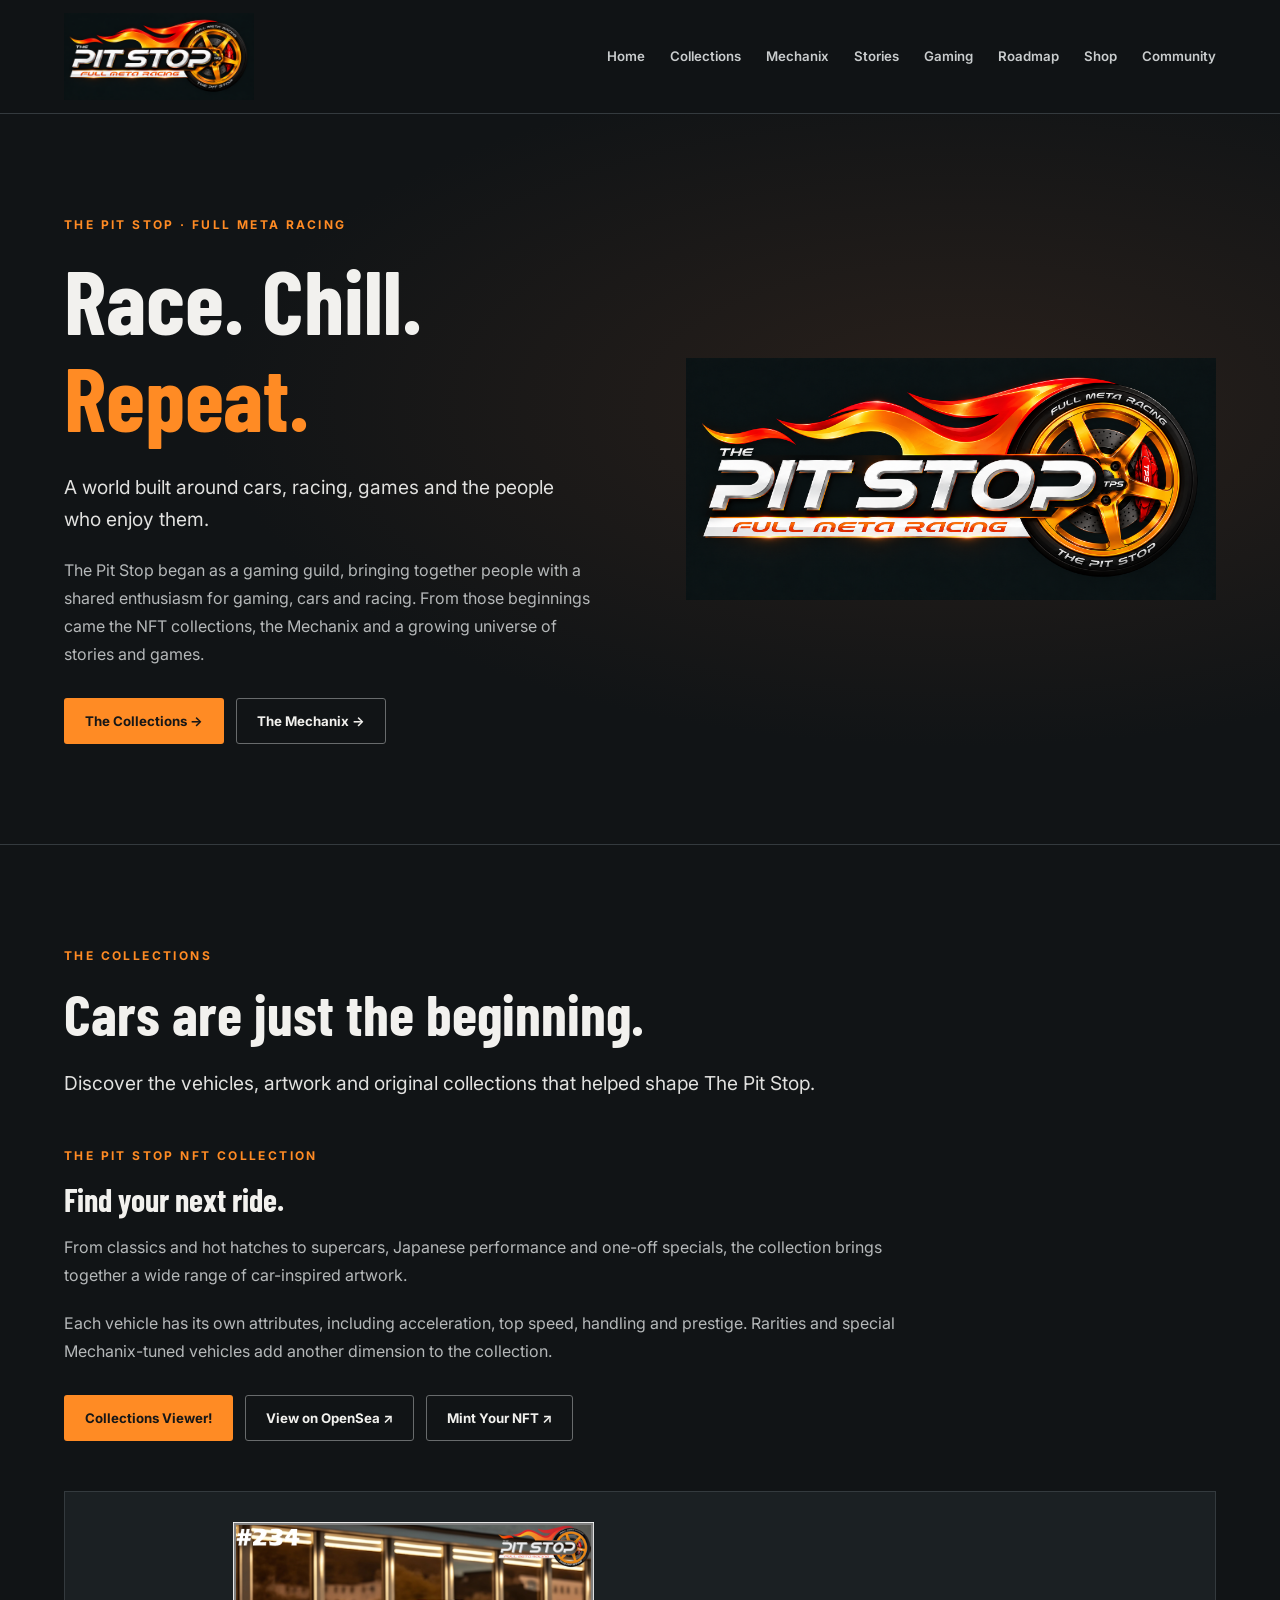
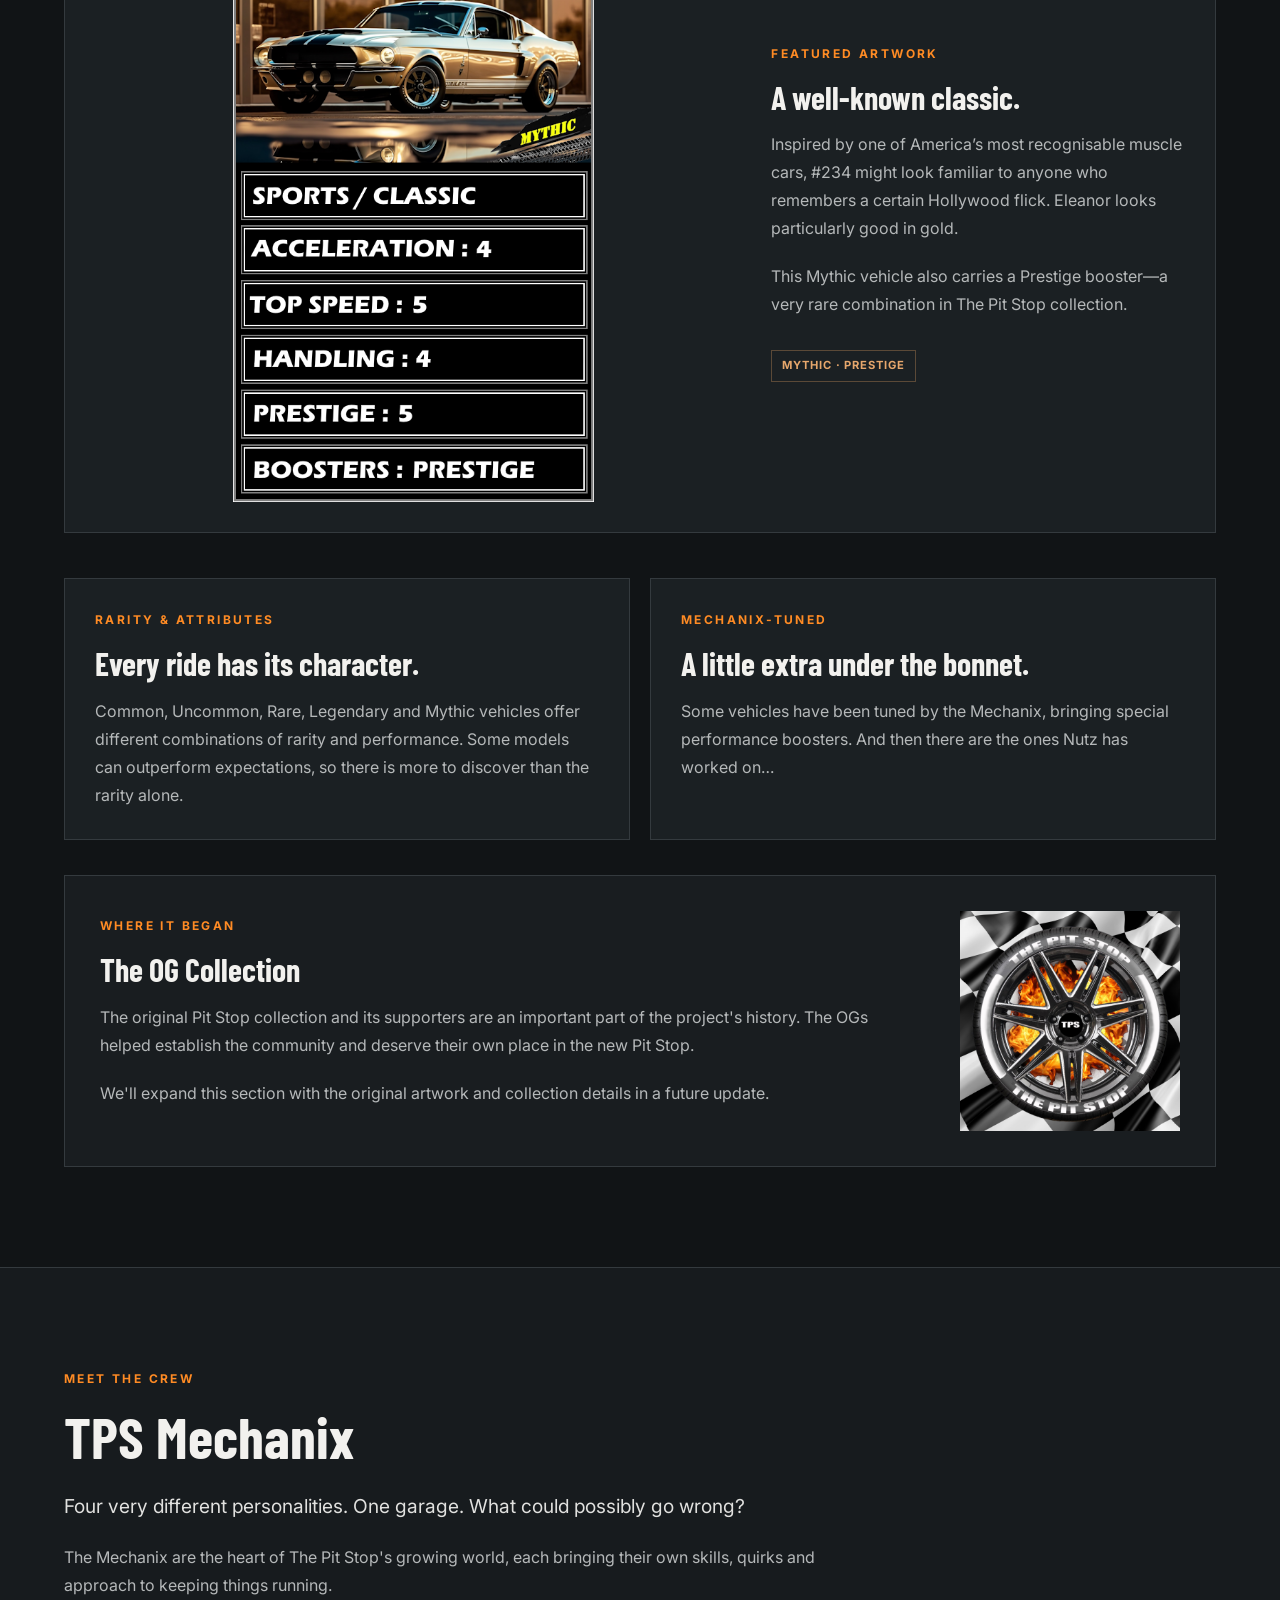
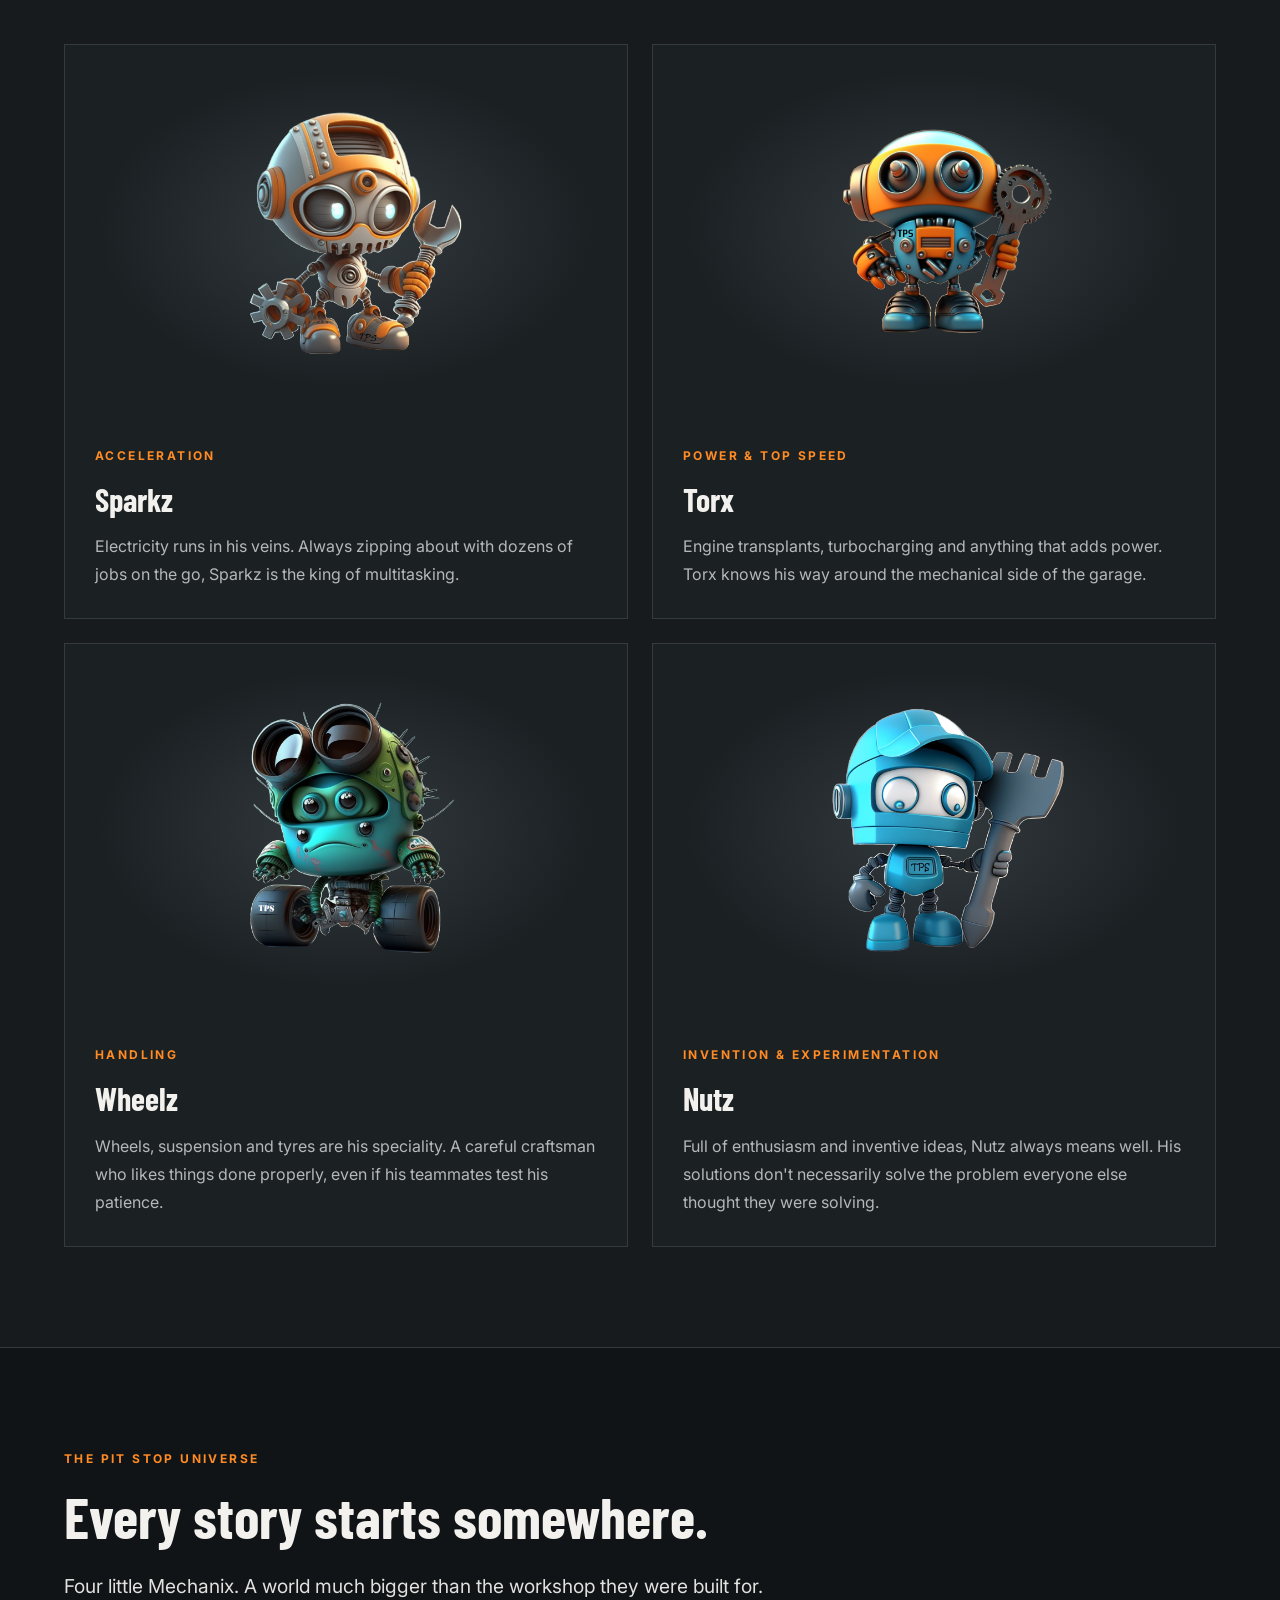
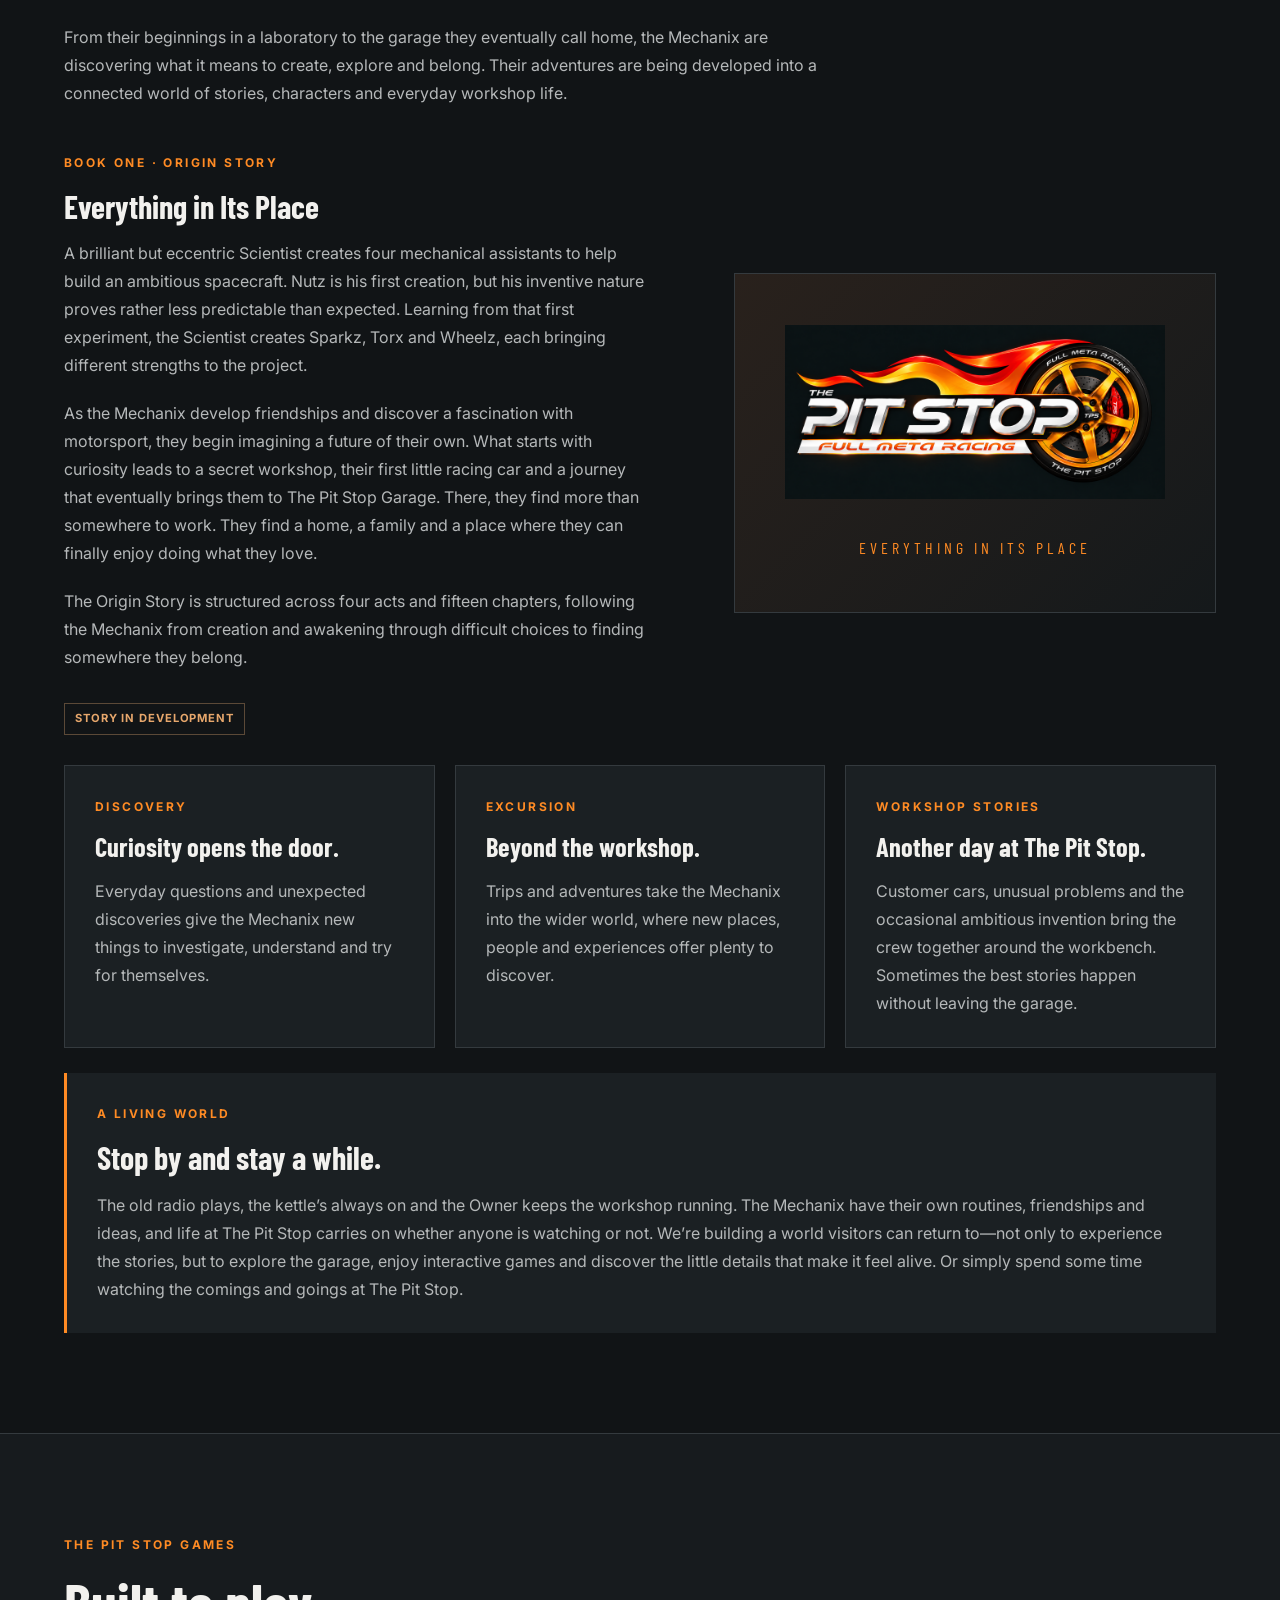
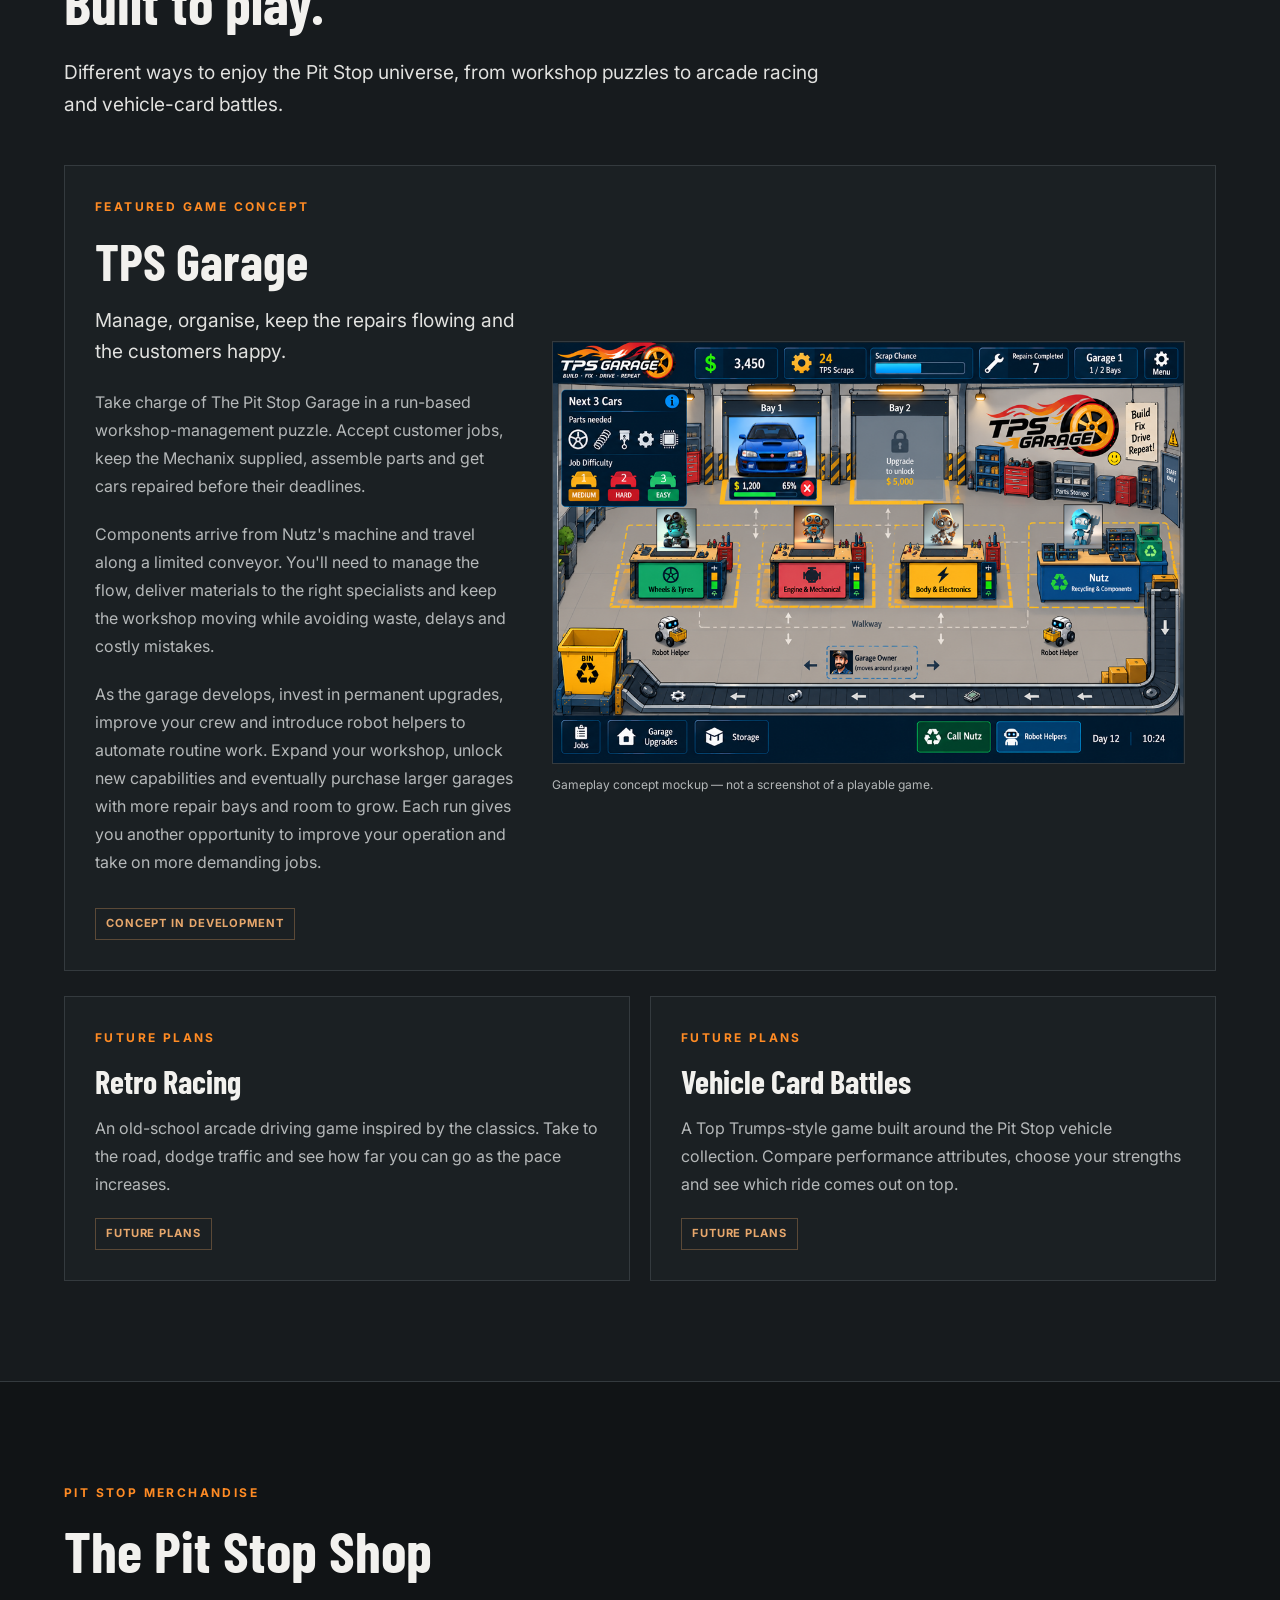
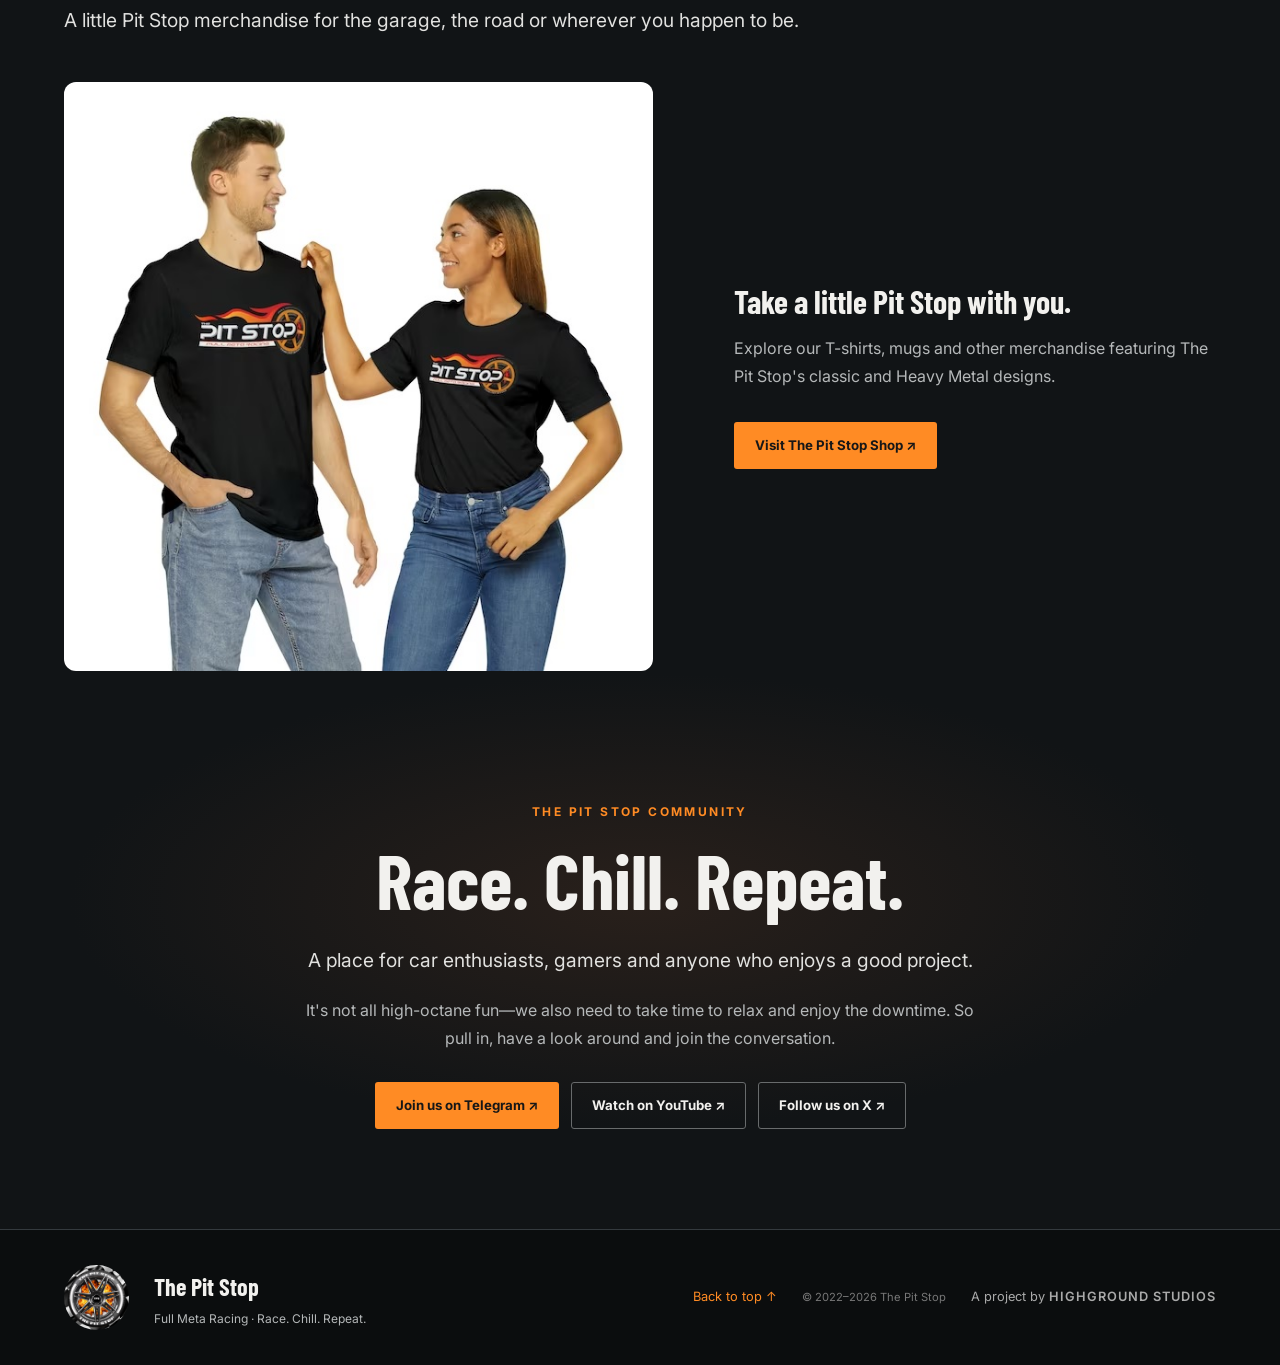
==== commit bd03613b: "Updated Viewer And Artwork" ====
--- a/index.html
+++ b/index.html
@@ -13,7 +13,7 @@
 <body>
 <header>
 <a href="#home">
-<img alt="The Pit Stop" src="assets/images/main-banner.jpg"/>
+<img alt="The Pit Stop" src="assets/images/main-banner.png"/>
 </a>
 <button aria-expanded="false" id="menu">
     Menu ☰
@@ -36,13 +36,13 @@
 <div>
 <p class="eyebrow">
       THE PIT STOP · FULL META RACING
-     </p>
+</p>
 <h1>
       Race. Chill.
       <br/>
-<em>
+      <em>
        Repeat.
-</em>
+      </em>
 </h1>
 <p class="lead">
       A world built around cars, racing, games and the people who enjoy them.
@@ -60,7 +60,7 @@
 </div>
 </div>
 <div class="hero-art">
-<img alt="The Pit Stop Full Meta Racing" src="assets/images/main-banner.jpg"/>
+<img alt="The Pit Stop Full Meta Racing" src="assets/images/main-banner.png"/>
 </div>
 </section>
 <section id="collection">
@@ -103,101 +103,74 @@
 </div>
 </div>
 <div class="collection-featured">
-<button aria-label="Enlarge featured vehicle" id="featured-card" type="button">
-<img alt="Featured Pit Stop vehicle" id="featured-image" src="assets/images/234.png"/>
-</button>
-<div>
-<p class="eyebrow">FEATURED ARTWORK</p>
-<h3 id="featured-title">A well-known classic.</h3>
-<p id="featured-description">Inspired by one of America’s most recognisable muscle cars, #234 might look familiar to anyone who remembers a certain Hollywood flick. Eleanor looks particularly good in gold.</p>
-<p id="featured-attributes">This Mythic vehicle also carries a Prestige booster—a very rare combination in The Pit Stop collection.</p>
-<span class="status">Mythic · Prestige</span>
-</div>
-</div>
-<div aria-label="Featured Pit Stop vehicle artwork" class="carousel">
-<div class="carousel-controls">
-<p class="carousel-count">
-<span id="card-count">
-        14
-       </span>
-       featured vehicles · Drag to browse
-      </p>
-<div class="carousel-buttons">
-<button aria-label="Previous vehicles" id="cards-prev" title="Click to move, hold to scroll" type="button">
-        ←
-       </button>
-<button aria-label="Next vehicles" id="cards-next" title="Click to move, hold to scroll" type="button">
-        →
-       </button>
-</div>
-</div>
-<div aria-label="Vehicle gallery" class="carousel-track" id="collection-cards" tabindex="0">
-</div>
-</div>
-<dialog aria-label="Vehicle artwork" class="card-dialog" id="card-dialog">
-<button aria-label="Close artwork" class="dialog-close" type="button">
-      ×
-     </button>
-<img alt="" id="card-dialog-image"/>
-<p id="card-dialog-caption">
-</p>
-</dialog>
+      <button aria-label="Enlarge featured vehicle" id="featured-card" type="button">
+            <img alt="Featured Pit Stop vehicle" id="featured-image" src="assets/images/234.png"/>
+      </button>
+      <div>
+      <p class="eyebrow">FEATURED ARTWORK</p>
+      <h3 id="featured-title">A well-known classic.</h3>
+      <p id="featured-description">Inspired by one of America’s most recognisable muscle cars, #234 might look familiar to anyone who remembers a certain Hollywood flick. Eleanor looks particularly good in gold.</p>
+      <p id="featured-attributes">This Mythic vehicle also carries a Prestige booster—a very rare combination in The Pit Stop collection.</p>
+      <span class="status">Mythic · Prestige</span>
+      </div>
+</div>
+
 <div class="info-grid">
 <article class="panel">
 <p class="eyebrow">
        RARITY &amp; ATTRIBUTES
-      </p>
+</p>
 <h3>
        Every ride has its character.
-      </h3>
+</h3>
 <p>
        Common, Uncommon, Rare, Legendary and Mythic vehicles offer different combinations of rarity and performance. Some models can outperform expectations, so there is more to discover than the rarity alone.
-      </p>
+</p>
 </article>
 <article class="panel">
 <p class="eyebrow">
        MECHANIX-TUNED
-      </p>
+</p>
 <h3>
        A little extra under the bonnet.
-      </h3>
+</h3>
 <p>
        Some vehicles have been tuned by the Mechanix, bringing special performance boosters. And then there are the ones Nutz has worked on…
-      </p>
+</p>
 </article>
 </div>
 <div class="og">
 <div>
 <p class="eyebrow">
        WHERE IT BEGAN
-      </p>
+</p>
 <h3>
        The OG Collection
-      </h3>
+</h3>
 <p>
        The original Pit Stop collection and its supporters are an important part of the project's history. The OGs helped establish the community and deserve their own place in the new Pit Stop.
-      </p>
+</p>
 <p>
        We'll expand this section with the original artwork and collection details in a future update.
-      </p>
-</div>
-<img alt="The Pit Stop alternative wheel logo" src="assets/images/alt-logo.jpg"/>
+</p>
+</div>
+      <img alt="The Pit Stop alternative wheel logo" src="assets/images/alt-logo.jpg"/>
 </div>
 </section>
 <section class="dark" id="mechanix">
 <div class="heading">
 <p class="eyebrow">
       MEET THE CREW
-     </p>
+</p>
 <h2>
       TPS Mechanix
-     </h2>
+</h2>
 <p class="lead">
       Four very different personalities. One garage. What could possibly go wrong?
-     </p>
+</p>
 <p>
       The Mechanix are the heart of The Pit Stop's growing world, each bringing their own skills, quirks and approach to keeping things running.
-     </p>
+</p>
 </div>
 <div class="crew">
 <article>
@@ -208,13 +181,13 @@
 <div>
 <p class="eyebrow">
         ACCELERATION
-       </p>
+</p>
 <h3>
         Sparkz
-       </h3>
+</h3>
 <p>
         Electricity runs in his veins. Always zipping about with dozens of jobs on the go, Sparkz is the king of multitasking.
-       </p>
+</p>
 </div>
 </article>
 <article>
@@ -287,7 +260,7 @@
 <span class="status">Story in development</span>
 </div>
 <div class="story-art">
-<img alt="The Pit Stop" src="assets/images/main-banner.jpg"/>
+<img alt="The Pit Stop" src="assets/images/main-banner.png"/>
 <span>EVERYTHING IN ITS PLACE</span>
 </div>
 </div>
--- a/styles.css
+++ b/styles.css
@@ -200,10 +200,15 @@
 
 
 .hero-art {
-    border:1px solid #3d332b;
-    background:#151b1c;
-    padding:35px 25px;
-    box-shadow:0 25px 80px #0005
+    padding: 0;
+    background: transparent;
+    border: 0;
+    box-shadow: none;
+}
+
+.hero-art img {
+    width: 100%;
+    height: auto;
 }
 
 
@@ -1740,4 +1745,61 @@
         border-bottom: 1px solid var(--line);
     }
 
+}
+
+.wallet-viewer {
+    max-width: 620px;
+    margin: 20px 0 12px;
+}
+
+.wallet-viewer .eyebrow {
+    margin-bottom: 4px;
+}
+
+.wallet-viewer h3 {
+    margin: 0 0 2px;
+    font-size: 1.15rem;
+}
+
+.wallet-viewer > p:not(.eyebrow) {
+    margin: 0;
+    font-size: .82rem;
+}
+
+.wallet-input-row {
+    display: flex;
+    gap: 8px;
+    margin-top: 8px;
+}
+
+.wallet-input-row input {
+    flex: 1;
+    min-width: 0;
+    padding: 7px 10px;
+    border: 1px solid var(--line);
+    border-radius: 3px;
+    background: var(--surface);
+    color: var(--text);
+    font: inherit;
+    font-size: .8rem;
+}
+
+.wallet-input-row .button {
+    padding: 7px 13px;
+    font-size: .75rem;
+}
+
+.wallet-input-row .button:disabled {
+    opacity: .75;
+    cursor: default;
+}
+
+.carousel {
+    margin-top: 15px;
+}
+
+@media (max-width: 700px) {
+    .wallet-input-row {
+        flex-direction: column;
+    }
 }
